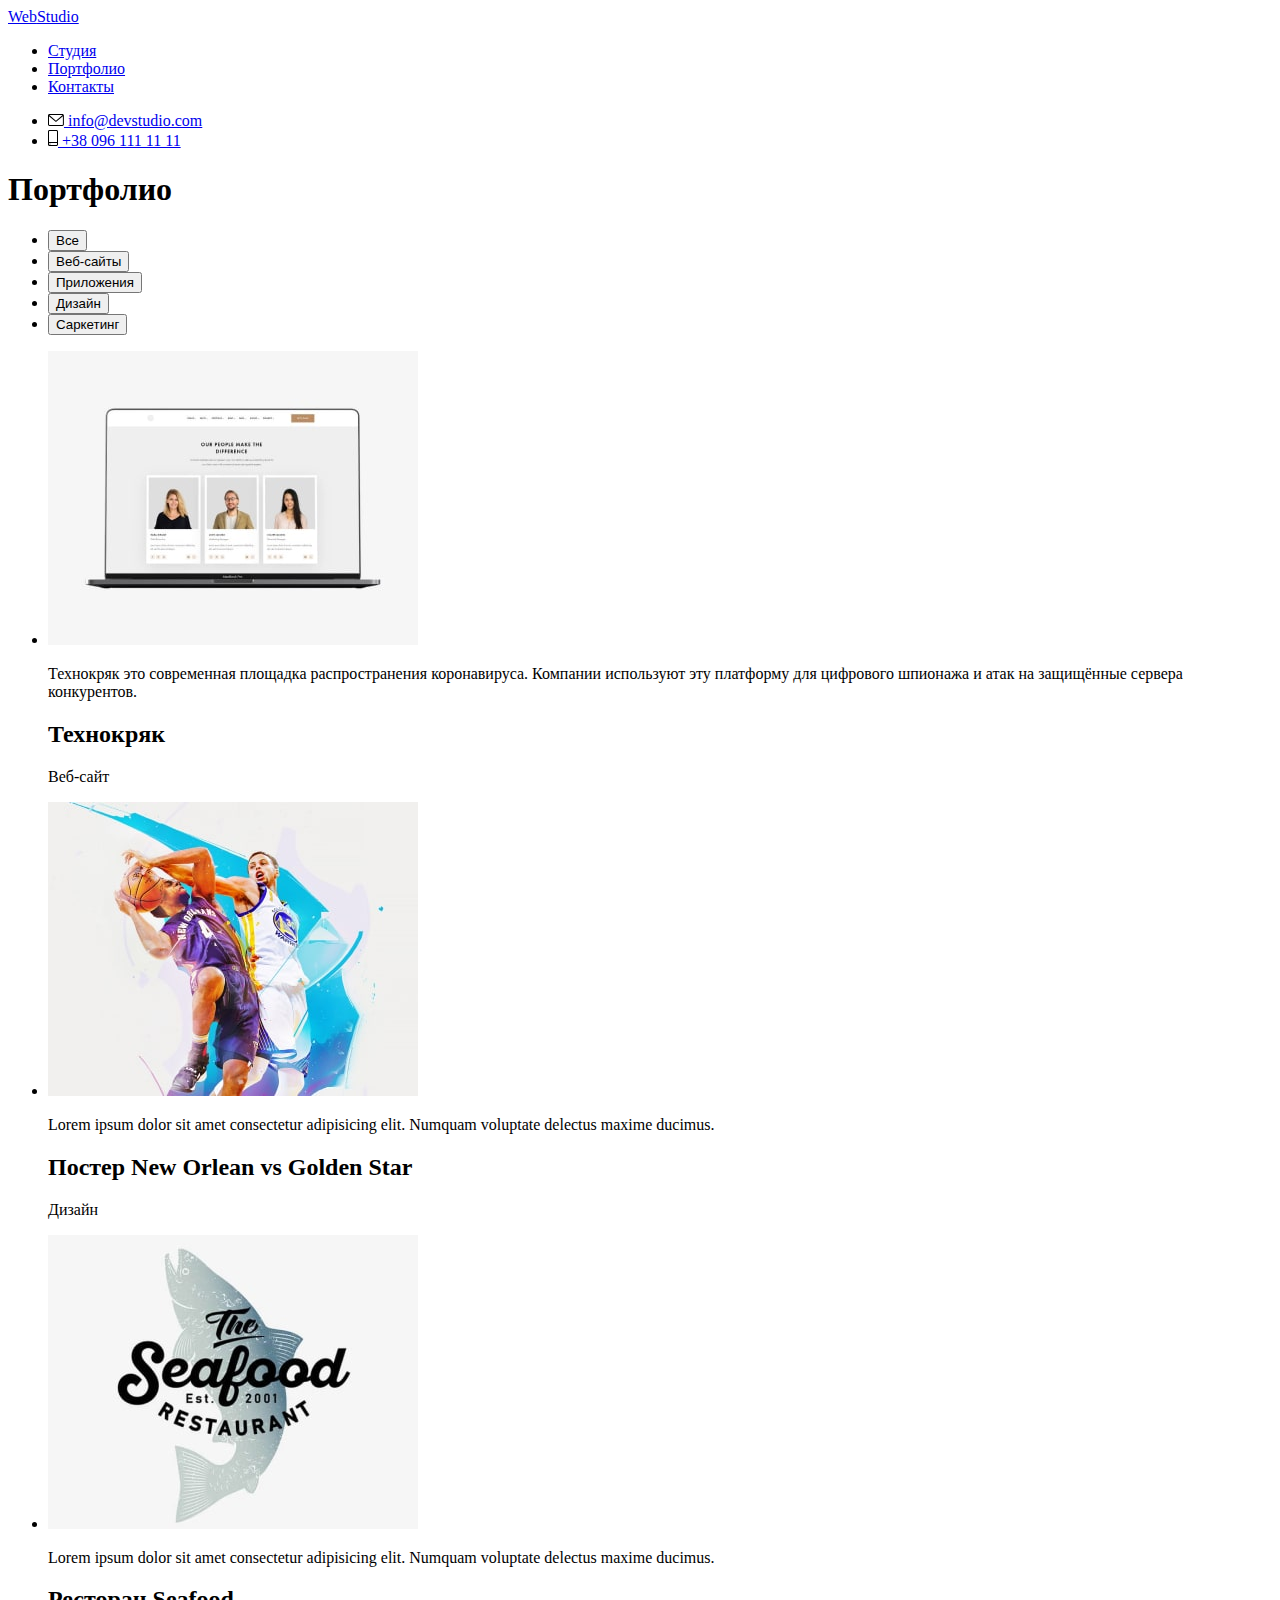
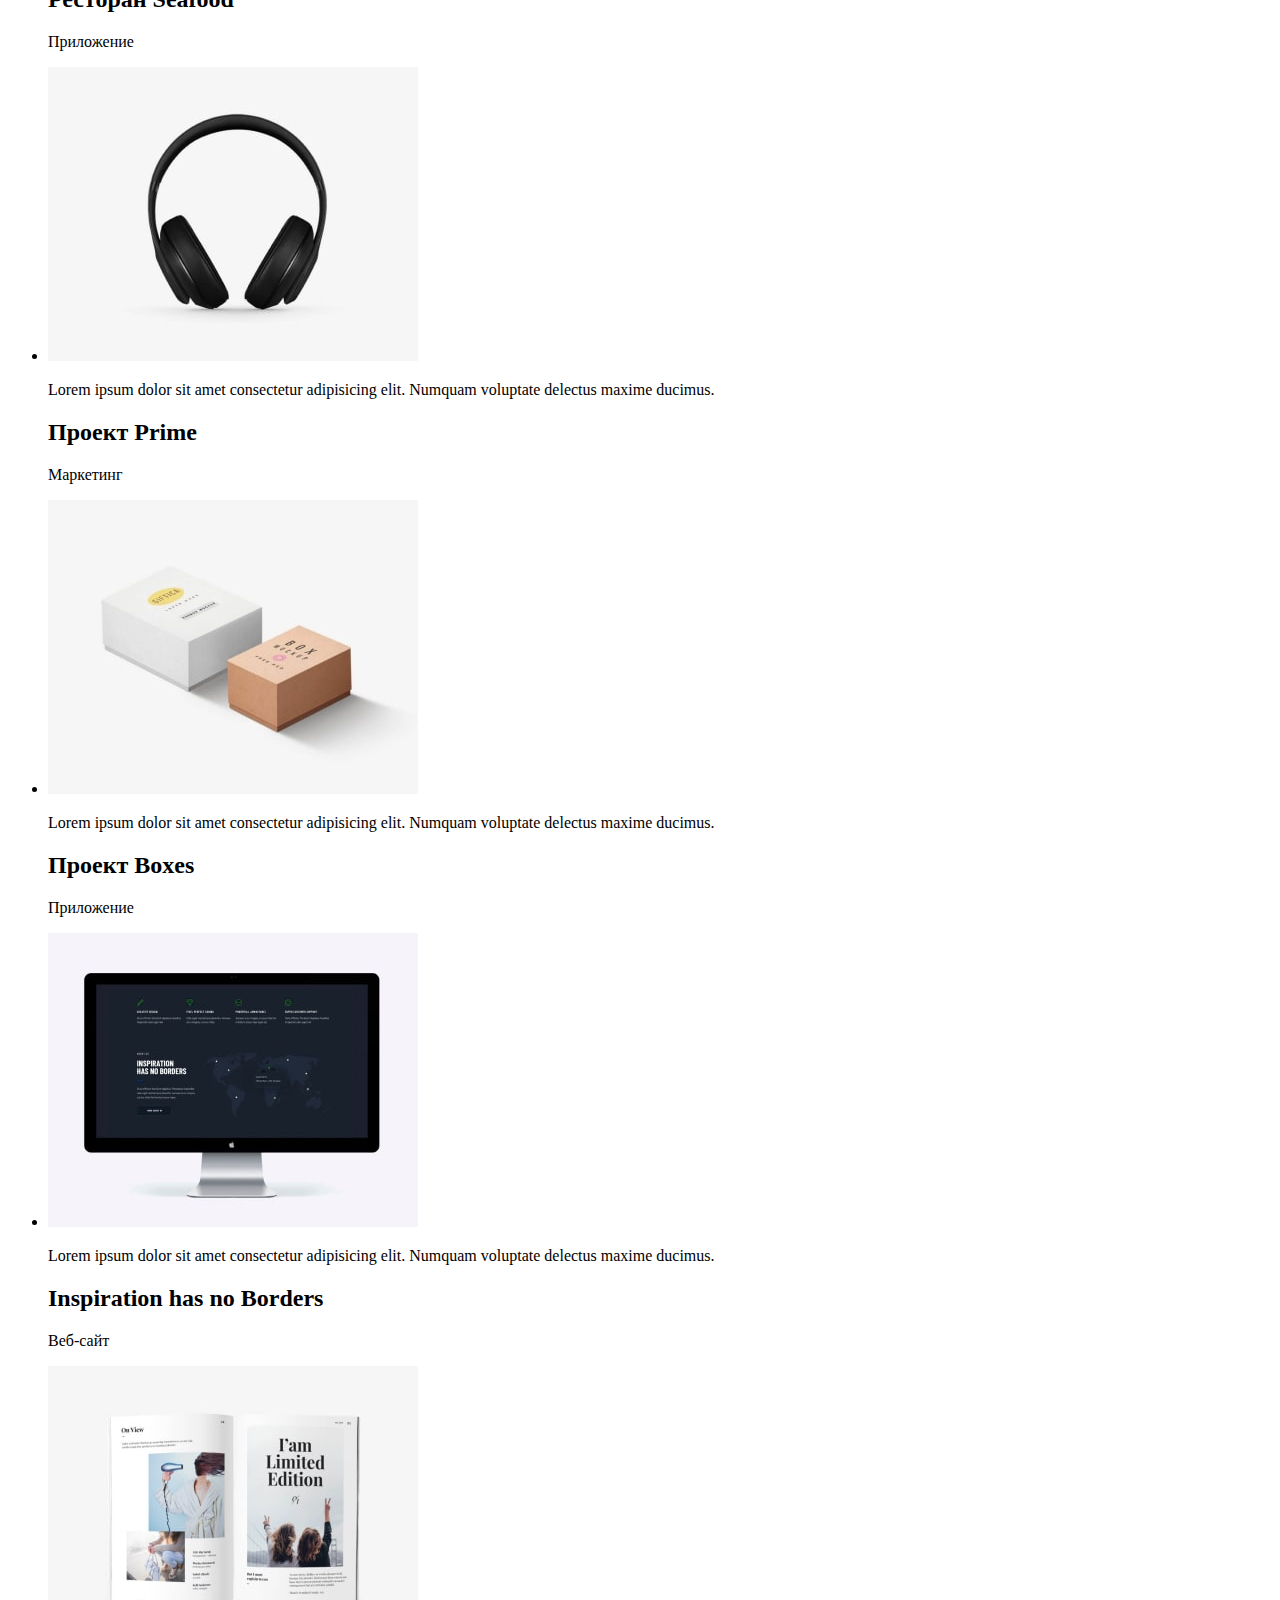
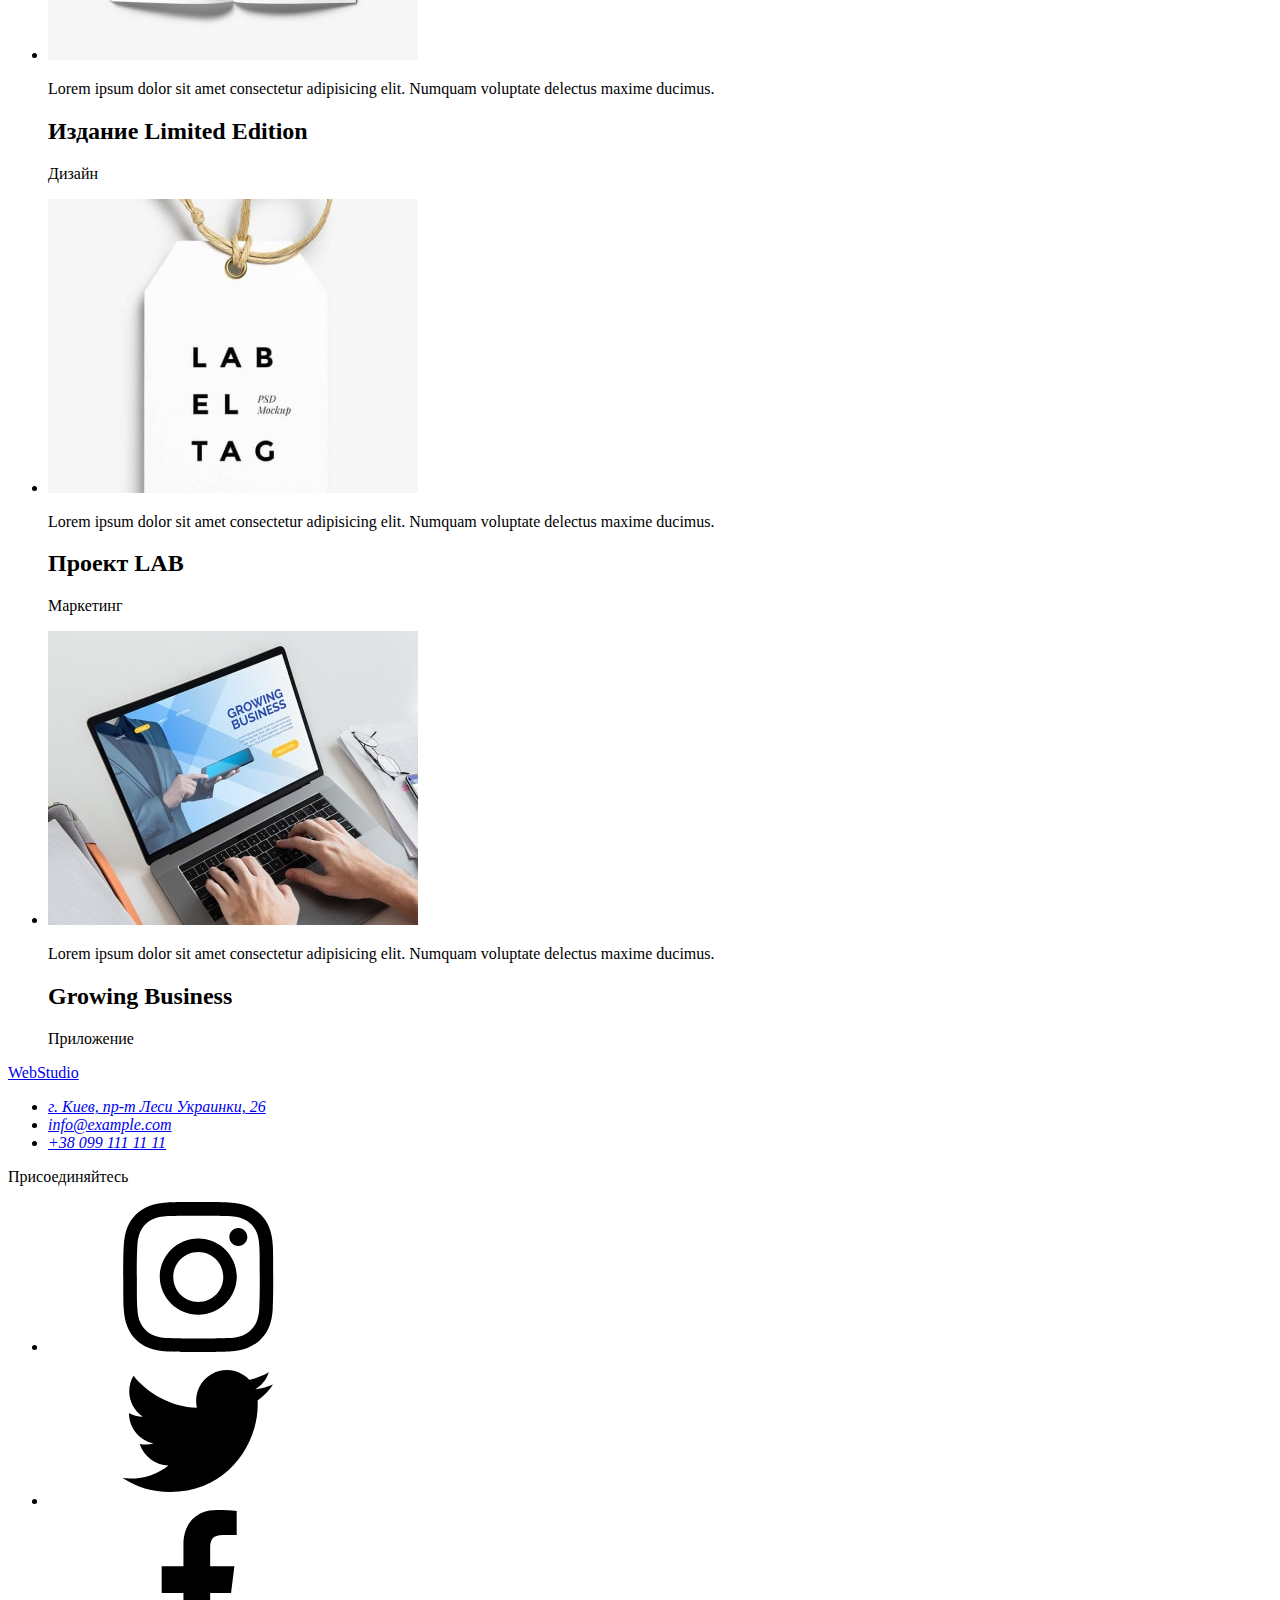
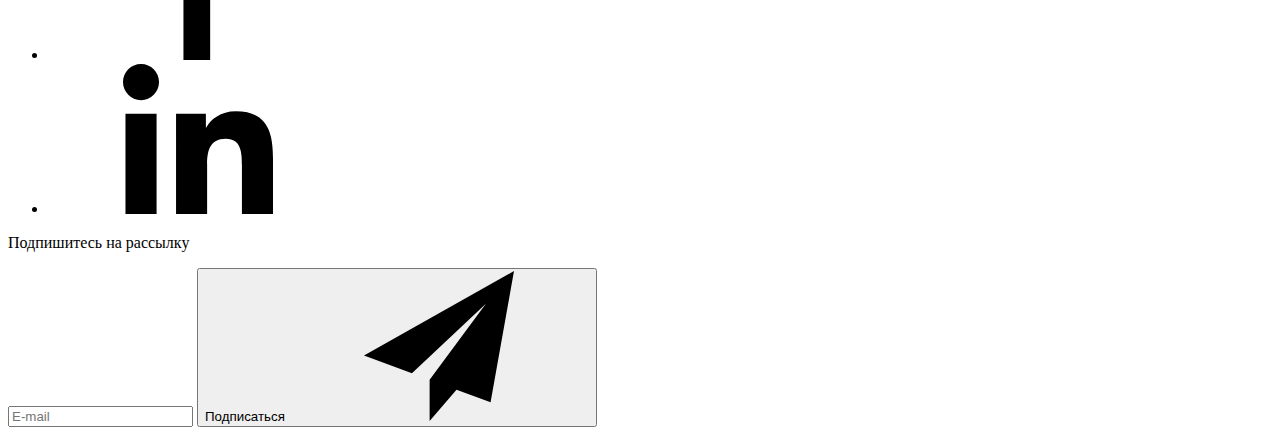
==== portfolio.html @ 8c3d5496 "primary markup" ====
<!DOCTYPE html>
<html lang="ru">

<head>
    <meta charset="UTF-8">
    <meta http-equiv="X-UA-Compatible" content="IE=edge">
    <meta name="viewport" content="width=device-width, initial-scale=1.0">
    <title>Портфолио</title>
    <link
        href="https://fonts.googleapis.com/css2?family=Raleway:wght@700&family=Roboto:wght@400;500;700;900&display=swap"
        rel="stylesheet">
    <link rel="stylesheet" href="https://cdnjs.cloudflare.com/ajax/libs/modern-normalize/1.1.0/modern-normalize.min.css"
        integrity="sha512-wpPYUAdjBVSE4KJnH1VR1HeZfpl1ub8YT/NKx4PuQ5NmX2tKuGu6U/JRp5y+Y8XG2tV+wKQpNHVUX03MfMFn9Q=="
        crossorigin="anonymous" referrerpolicy="no-referrer" />
    <link href="./CSS/portfolio-styles.css" rel="stylesheet">
</head>

<body>
    <header>
        <div class="container">
            <nav>
                <a href="./index.html" class="logo link">Web<span id="header-logo-studio">Studio</span></a>
                <ul class="site-nav">
                    <li><a href="./index.html" class="effect link transition">
                            Студия</a></li>
                    <li><a href="./portfolio.html" class="effect link current">
                            Портфолио</a></li>
                    <li><a href="./" class="effect link transition">
                            Контакты</a></li>
                </ul>
                <ul class="nav-adr">
                    <li><a href="mailto:info@devstudio.com" class="effect link h-c-email transition">
                            <svg width="16" height="12">
                                <use href="./images/svg/sprite.svg#envelope"></use>
                            </svg>
                            info@devstudio.com</a>
                    </li>
                    <li><a href="tel:+380961111111" class="effect link h-c-phone transition">
                            <svg width="10" height="16">
                                <use href="./images/svg/sprite.svg#smartphone"></use>
                            </svg>
                            +38 096 111 11 11</a></li>
                </ul>
            </nav>
        </div>
    </header>
    <main>
        <section class="portfolio">
            <div class="container">
                <h1 class="visually-hidden">Портфолио</h1>
                <ul class="buttons">
                    <li><button type="button">Все</button></li>
                    <li><button type="button">Веб-сайты</button></li>
                    <li><button type="button">Приложения</button></li>
                    <li><button type="button">Дизайн</button></li>
                    <li><button type="button">Саркетинг</button></li>
                </ul>

                <ul class="examples">
                    <li>
                        <div class="overtextwrapper">
                            <img src="./images/img/features/f1.jpg" alt="" width="370">
                            <p class="overtext">Технокряк это современная площадка распространения коронавируса.
                                Компании используют эту платформу
                                для цифрового
                                шпионажа и атак на защищённые сервера конкурентов.</p>
                        </div>
                        <div class="examp-text">
                            <h2>Технокряк</h2>
                            <p>Веб-сайт</p>
                        </div>

                    </li>
                    <li> 
                        <div class="overtextwrapper">
                            <img src="./images/img/features/f2.jpg" alt="" width="370">
                            <p class="overtext">Lorem ipsum dolor sit amet consectetur adipisicing elit. Numquam voluptate delectus maxime ducimus.</p>
                        </div>
                        <div class="examp-text">
                            <h2>Постер New Orlean vs Golden Star</h2>
                            <p>Дизайн</p>
                        </div>
                    </li>
                    <li>
                        <div class="overtextwrapper">
                            <img src="./images/img/features/f3.jpg" alt="" width="370">
                            <p class="overtext">Lorem ipsum dolor sit amet consectetur adipisicing elit. Numquam voluptate delectus maxime
                                ducimus.</p>
                        </div>
                        <div class="examp-text">
                            <h2>Ресторан Seafood</h2>
                            <p>Приложение</p>
                        </div>
                    </li>
                    <li> 
                        <div class="overtextwrapper">
                            <img src="./images/img/features/f4.jpg" alt="" width="370">
                            <p class="overtext">Lorem ipsum dolor sit amet consectetur adipisicing elit. Numquam voluptate delectus maxime
                                ducimus.</p>
                        </div>
                        <div class="examp-text">
                            <h2>Проект Prime</h2>
                            <p>Маркетинг</p>
                        </div>
                    </li>
                    <li>
                        <div class="overtextwrapper">
                            <img src="./images/img/features/f5.jpg" alt="" width="370">
                            <p class="overtext">Lorem ipsum dolor sit amet consectetur adipisicing elit. Numquam voluptate delectus maxime
                                ducimus.</p>
                        </div>
                        <div class="examp-text">
                            <h2>Проект Boxes</h2>
                            <p>Приложение</p>
                        </div>
                    </li>
                    <li> 
                        <div class="overtextwrapper">
                            <img src="./images/img/features/f6.jpg" alt="" width="370">
                            <p class="overtext">Lorem ipsum dolor sit amet consectetur adipisicing elit. Numquam voluptate delectus maxime
                                ducimus.</p>
                        </div>
                        <div class="examp-text">
                            <h2>Inspiration has no Borders</h2>
                            <p>Веб-сайт</p>
                        </div>
                    </li>
                    <li> 
                        <div class="overtextwrapper">
                            <img src="./images/img/features/f7.jpg" alt="" width="370">
                            <p class="overtext">Lorem ipsum dolor sit amet consectetur adipisicing elit. Numquam voluptate delectus maxime
                                ducimus.</p>
                        </div>
                        <div class="examp-text">
                            <h2>Издание Limited Edition</h2>
                            <p>Дизайн</p>
                        </div>
                    </li>
                    <li> 
                        <div class="overtextwrapper">
                            <img src="./images/img/features/f8.jpg" alt="" width="370">
                            <p class="overtext">Lorem ipsum dolor sit amet consectetur adipisicing elit. Numquam voluptate delectus maxime
                                ducimus.</p>
                        </div>
                        <div class="examp-text">
                            <h2>Проект LAB</h2>
                            <p>Маркетинг</p>
                        </div>
                    </li>
                    <li>
                        <div class="overtextwrapper">
                            <img src="./images/img/features/f9.jpg" alt="" width="370">
                            <p class="overtext">Lorem ipsum dolor sit amet consectetur adipisicing elit. Numquam voluptate delectus maxime
                                ducimus.</p>
                        </div>
                        <div class="examp-text">
                            <h2>Growing Business</h2>
                            <p>Приложение</p>
                        </div>
                    </li>
                </ul>
            </div>
        </section>
    </main>
        <footer>
            <div class="container">
                <div>
                    <a href="./index.html" class="logo link">Web<span class="footer-logo-studio">Studio</span></a>
        
                    <address>
                        <ul>
                            <li><a class="effect link"
                                    href="https://www.google.com/maps/place/%D0%B1%D1%83%D0%BB.+%D0%9B%D0%B5%D1%81%D0%B8+%D0%A3%D0%BA%D1%80%D0%B0%D0%B8%D0%BD%D0%BA%D0%B8,+26,+%D0%9A%D0%B8%D0%B5%D0%B2,+02000/@50.4265807,30.5361971,17z/data=!3m1!4b1!4m5!3m4!1s0x40d4cf0e033ecbe9:0x57a4dffefec77da0!8m2!3d50.4265807!4d30.5383858"
                                    target="_blank" rel="noreferrer noopener">г. Киев, пр-т Леси Украинки, 26</a></li>
                            <li><a class="effect link" href="mailto:info@example.com">info@example.com</a></li>
                            <li><a class="effect link" href="tel:+380991111111">+38 099 111 11 11</a></li>
                        </ul>
                    </address>
                </div>
                <div class="footer-social-link-box">
                    <p class="footer-join-to-us">Присоединяйтесь</p>
                    <ul class="footer-social-link-list">
                        <li><a href="" class="social-links footer-social-links">
                                <svg>
                                    <use href="./images/svg/sprite.svg#soc-insragram"></use>
                                </svg></a></li>
                        <li><a href="" class="social-links footer-social-links">
                                <svg>
                                    <use href="./images/svg/sprite.svg#soc-twitter"></use>
                                </svg></a></li>
                        <li><a href="" class="social-links footer-social-links">
                                <svg>
                                    <use href="./images/svg/sprite.svg#soc-fb"></use>
                                </svg></a></li>
                        <li><a href="" class="social-links footer-social-links">
                                <svg>
                                    <use href="./images/svg/sprite.svg#soc-linkedin"></use>
                                </svg></a></li>
                    </ul>
                </div>
                <div class="footer-form-container"></div>
                <form class="form-join-footer" action="" method="post" autocomplete="off">
                    <p class="footer-join-to-us">Подпишитесь на рассылку</p>
                    <div>
                        <input type="email" name="email" id="footer-form-email" class="footer-form-email" placeholder="E-mail">
                        <!-- <label for="footer-form-email">Подпишитесь на рассылку</label> -->
                        <button type="button" class="button">Подписаться <svg class="form-telegram-icon">
                                <use href="./images/svg/sprite.svg#form-button-telegram"></use>
                            </svg></button>
                    </div>
                </form>
            </div>
            </div>
        </footer>
</body>

</html>
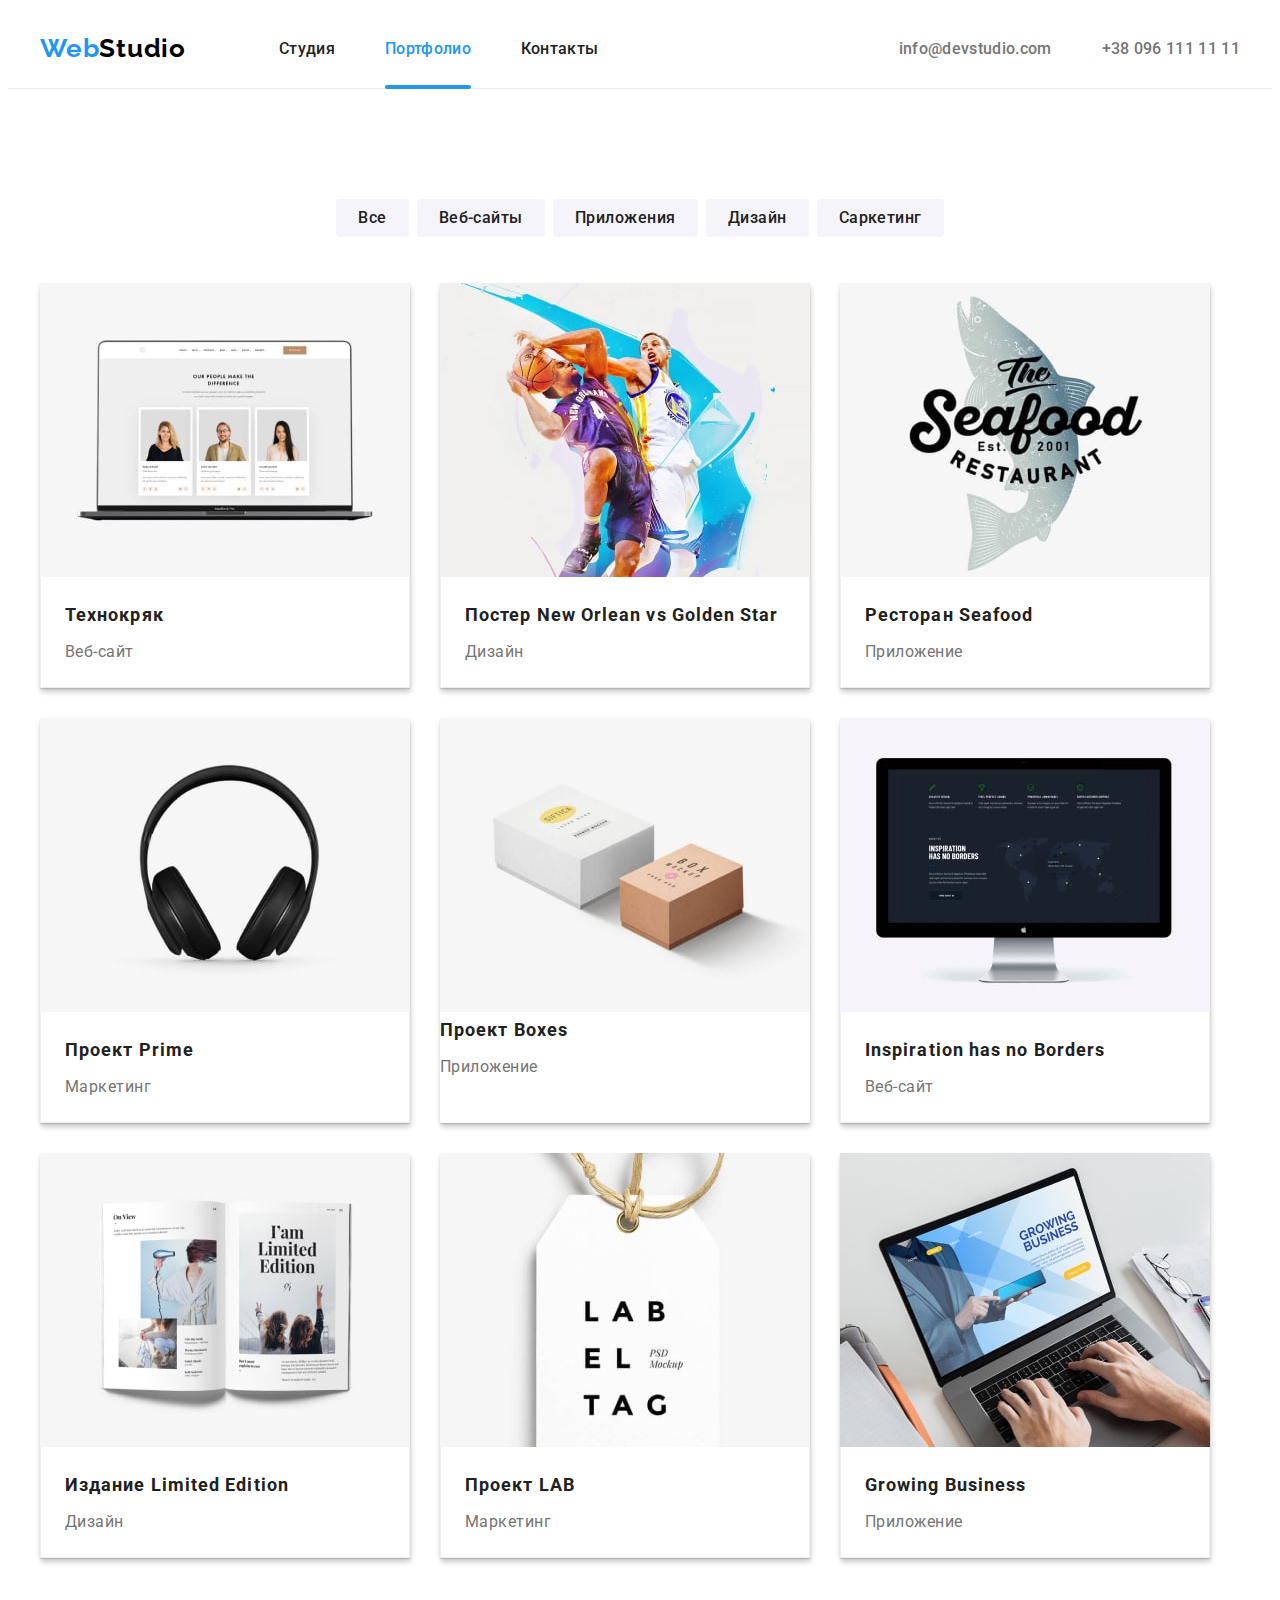
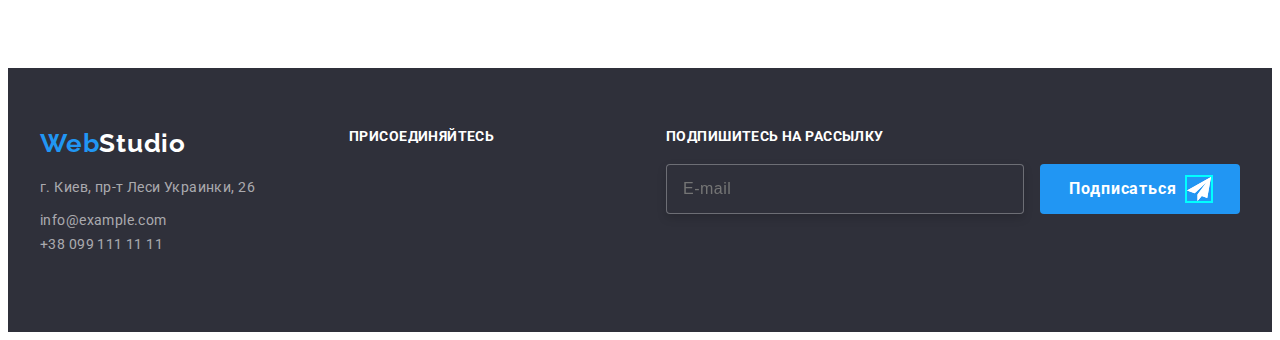
==== commit b4f4e878: "it would to input svg images, and finally corrections" ====
--- a/portfolio.html
+++ b/portfolio.html
@@ -12,34 +12,38 @@
     <link rel="stylesheet" href="https://cdnjs.cloudflare.com/ajax/libs/modern-normalize/1.1.0/modern-normalize.min.css"
         integrity="sha512-wpPYUAdjBVSE4KJnH1VR1HeZfpl1ub8YT/NKx4PuQ5NmX2tKuGu6U/JRp5y+Y8XG2tV+wKQpNHVUX03MfMFn9Q=="
         crossorigin="anonymous" referrerpolicy="no-referrer" />
-    <link href="./CSS/portfolio-styles.css" rel="stylesheet">
+    <link href="./sass/main.css" rel="stylesheet" />
 </head>
 
 <body>
-    <header>
+    <header class="header">
         <div class="container">
-            <nav>
-                <a href="./index.html" class="logo link">Web<span id="header-logo-studio">Studio</span></a>
-                <ul class="site-nav">
-                    <li><a href="./index.html" class="effect link transition">
-                            Студия</a></li>
-                    <li><a href="./portfolio.html" class="effect link current">
-                            Портфолио</a></li>
-                    <li><a href="./" class="effect link transition">
-                            Контакты</a></li>
-                </ul>
-                <ul class="nav-adr">
-                    <li><a href="mailto:info@devstudio.com" class="effect link h-c-email transition">
-                            <svg width="16" height="12">
-                                <use href="./images/svg/sprite.svg#envelope"></use>
-                            </svg>
+            <nav class="nav">
+                <a href="./index.html" class="logo link">Web<span class="header__logo">Studio</span>
+                </a>
+                <ul class="nav__pages-list">
+                    <li class="nav__item1">
+                        <a href="./index.html" class="nav__page effect link">
+                            Студия</a>
+                    </li>
+                    <li class="nav__item1">
+                        <a href="./portfolio.html" class="nav__page current link">
+                            Портфолио</a>
+                    </li>
+                    <li class="nav__item1">
+                        <a href="./" class="nav__page effect link">
+                            Контакты</a>
+                    </li>
+                </ul>
+                <ul class="nav__contacts-list">
+                    <li class="nav__item2">
+                        <a href="mailto:info@devstudio.com" class="nav__contact effect link">
                             info@devstudio.com</a>
                     </li>
-                    <li><a href="tel:+380961111111" class="effect link h-c-phone transition">
-                            <svg width="10" height="16">
-                                <use href="./images/svg/sprite.svg#smartphone"></use>
-                            </svg>
-                            +38 096 111 11 11</a></li>
+                    <li class="nav__item2">
+                        <a href="tel:+380961111111" class="nav__contact effect link">
+                            +38 096 111 11 11</a>
+                    </li>
                 </ul>
             </nav>
         </div>
@@ -49,169 +53,176 @@
             <div class="container">
                 <h1 class="visually-hidden">Портфолио</h1>
                 <ul class="buttons">
-                    <li><button type="button">Все</button></li>
-                    <li><button type="button">Веб-сайты</button></li>
-                    <li><button type="button">Приложения</button></li>
-                    <li><button type="button">Дизайн</button></li>
-                    <li><button type="button">Саркетинг</button></li>
+                    <li class="buttons__item"><button type="button" class="filter__btn">Все</button></li>
+                    <li class="buttons__item"><button type="button" class="filter__btn">Веб-сайты</button></li>
+                    <li class="buttons__item"><button type="button" class="filter__btn">Приложения</button></li>
+                    <li class="buttons__item"><button type="button" class="filter__btn">Дизайн</button></li>
+                    <li class="buttons__item"><button type="button" class="filter__btn">Саркетинг</button></li>
                 </ul>
 
                 <ul class="examples">
-                    <li>
-                        <div class="overtextwrapper">
+                    <li class="examples__item">
+                        <div class="goods-card">
+                        <div class="goods-card__img-box">
                             <img src="./images/img/features/f1.jpg" alt="" width="370">
                             <p class="overtext">Технокряк это современная площадка распространения коронавируса.
                                 Компании используют эту платформу
                                 для цифрового
                                 шпионажа и атак на защищённые сервера конкурентов.</p>
                         </div>
-                        <div class="examp-text">
-                            <h2>Технокряк</h2>
-                            <p>Веб-сайт</p>
-                        </div>
-
-                    </li>
-                    <li> 
-                        <div class="overtextwrapper">
+                        <div class="goods-descr__box">
+                            <h2 class="goods-descr__header">Технокряк</h2>
+                            <p class="goods-descr__text">Веб-сайт</p>
+                        </div>
+                        </div>
+
+                    </li>
+                    <li class="examples__item">
+                        <div class="goods-card"> 
+                        <div class="goods-card__img-box">
                             <img src="./images/img/features/f2.jpg" alt="" width="370">
                             <p class="overtext">Lorem ipsum dolor sit amet consectetur adipisicing elit. Numquam voluptate delectus maxime ducimus.</p>
                         </div>
-                        <div class="examp-text">
-                            <h2>Постер New Orlean vs Golden Star</h2>
-                            <p>Дизайн</p>
-                        </div>
-                    </li>
-                    <li>
-                        <div class="overtextwrapper">
+                        <div class="goods-descr__box">
+                            <h2 class="goods-descr__header">Постер New Orlean vs Golden Star</h2>
+                            <p class="goods-descr__text">Дизайн</p>
+                        </div>
+                        </div>
+                    </li>
+                    <li class="examples__item">
+                        <div class="goods-card">
+                        <div class="goods-card__img-box">
                             <img src="./images/img/features/f3.jpg" alt="" width="370">
                             <p class="overtext">Lorem ipsum dolor sit amet consectetur adipisicing elit. Numquam voluptate delectus maxime
                                 ducimus.</p>
                         </div>
-                        <div class="examp-text">
-                            <h2>Ресторан Seafood</h2>
-                            <p>Приложение</p>
-                        </div>
-                    </li>
-                    <li> 
-                        <div class="overtextwrapper">
+                        <div class="goods-descr__box">
+                            <h2 class="goods-descr__header">Ресторан Seafood</h2>
+                            <p class="goods-descr__text">Приложение</p>
+                        </div>
+                        </div>
+                    </li>
+                    <li class="examples__item">
+                        <div class="goods-card"> 
+                        <div class="goods-card__img-box">
                             <img src="./images/img/features/f4.jpg" alt="" width="370">
                             <p class="overtext">Lorem ipsum dolor sit amet consectetur adipisicing elit. Numquam voluptate delectus maxime
                                 ducimus.</p>
                         </div>
-                        <div class="examp-text">
-                            <h2>Проект Prime</h2>
-                            <p>Маркетинг</p>
-                        </div>
-                    </li>
-                    <li>
-                        <div class="overtextwrapper">
+                        <div class="goods-descr__box">
+                            <h2 class="goods-descr__header">Проект Prime</h2>
+                            <p class="goods-descr__text">Маркетинг</p>
+                        </div>
+                        </div>
+                    </li>
+                    <li class="examples__item">
+                        <div class="goods-card">
+                        <div class="goods-card__img-box">
                             <img src="./images/img/features/f5.jpg" alt="" width="370">
                             <p class="overtext">Lorem ipsum dolor sit amet consectetur adipisicing elit. Numquam voluptate delectus maxime
                                 ducimus.</p>
                         </div>
-                        <div class="examp-text">
-                            <h2>Проект Boxes</h2>
-                            <p>Приложение</p>
-                        </div>
-                    </li>
-                    <li> 
-                        <div class="overtextwrapper">
+                        <div class="goods-descr__boxt">
+                            <h2 class="goods-descr__header">Проект Boxes</h2>
+                            <p class="goods-descr__text">Приложение</p>
+                        </div>
+                        </div>
+                    </li>
+                    <li class="examples__item">
+                        <div class="goods-card"> 
+                        <div class="goods-card__img-box">
                             <img src="./images/img/features/f6.jpg" alt="" width="370">
                             <p class="overtext">Lorem ipsum dolor sit amet consectetur adipisicing elit. Numquam voluptate delectus maxime
                                 ducimus.</p>
                         </div>
-                        <div class="examp-text">
-                            <h2>Inspiration has no Borders</h2>
-                            <p>Веб-сайт</p>
-                        </div>
-                    </li>
-                    <li> 
-                        <div class="overtextwrapper">
+                        <div class="goods-descr__box">
+                            <h2 class="goods-descr__header">Inspiration has no Borders</h2>
+                            <p class="goods-descr__text">Веб-сайт</p>
+                        </div>
+                        </div>
+                    </li>
+                    <li class="examples__item">
+                        <div class="goods-card"> 
+                        <div class="goods-card__img-box">
                             <img src="./images/img/features/f7.jpg" alt="" width="370">
                             <p class="overtext">Lorem ipsum dolor sit amet consectetur adipisicing elit. Numquam voluptate delectus maxime
                                 ducimus.</p>
                         </div>
-                        <div class="examp-text">
-                            <h2>Издание Limited Edition</h2>
-                            <p>Дизайн</p>
-                        </div>
-                    </li>
-                    <li> 
-                        <div class="overtextwrapper">
+                        <div class="goods-descr__box">
+                            <h2 class="goods-descr__header">Издание Limited Edition</h2>
+                            <p class="goods-descr__text">Дизайн</p>
+                        </div>
+                        </div>
+                    </li>
+                    <li class="examples__item">
+                        <div class="goods-card"> 
+                        <div class="goods-card__img-box">
                             <img src="./images/img/features/f8.jpg" alt="" width="370">
                             <p class="overtext">Lorem ipsum dolor sit amet consectetur adipisicing elit. Numquam voluptate delectus maxime
                                 ducimus.</p>
                         </div>
-                        <div class="examp-text">
-                            <h2>Проект LAB</h2>
-                            <p>Маркетинг</p>
-                        </div>
-                    </li>
-                    <li>
-                        <div class="overtextwrapper">
+                        <div class="goods-descr__box">
+                            <h2 class="goods-descr__header">Проект LAB</h2>
+                            <p class="goods-descr__text">Маркетинг</p>
+                        </div>
+                        </div>
+                    </li>
+                    <li class="examples__item">
+                        <div class="goods-card">
+                        <div class="goods-card__img-box">
                             <img src="./images/img/features/f9.jpg" alt="" width="370">
                             <p class="overtext">Lorem ipsum dolor sit amet consectetur adipisicing elit. Numquam voluptate delectus maxime
                                 ducimus.</p>
                         </div>
-                        <div class="examp-text">
-                            <h2>Growing Business</h2>
-                            <p>Приложение</p>
+                        <div class="goods-descr__box">
+                            <h2 class="goods-descr__header">Growing Business</h2>
+                            <p class="goods-descr__text">Приложение</p>
+                        </div>
                         </div>
                     </li>
                 </ul>
             </div>
         </section>
     </main>
-        <footer>
-            <div class="container">
-                <div>
-                    <a href="./index.html" class="logo link">Web<span class="footer-logo-studio">Studio</span></a>
-        
-                    <address>
-                        <ul>
-                            <li><a class="effect link"
+    <footer class="footer">
+        <div class="container">
+            <div class="footer__main-box">
+                <div class="footer__first-box">
+                    <a href="./index.html" class="logo link">Web<span class="footer__logo">Studio</span></a>
+    
+                    <address class="adress">
+                        <ul class="adress__list">
+                            <li class="adress__item"><a class="adress__link effect link"
                                     href="https://www.google.com/maps/place/%D0%B1%D1%83%D0%BB.+%D0%9B%D0%B5%D1%81%D0%B8+%D0%A3%D0%BA%D1%80%D0%B0%D0%B8%D0%BD%D0%BA%D0%B8,+26,+%D0%9A%D0%B8%D0%B5%D0%B2,+02000/@50.4265807,30.5361971,17z/data=!3m1!4b1!4m5!3m4!1s0x40d4cf0e033ecbe9:0x57a4dffefec77da0!8m2!3d50.4265807!4d30.5383858"
                                     target="_blank" rel="noreferrer noopener">г. Киев, пр-т Леси Украинки, 26</a></li>
-                            <li><a class="effect link" href="mailto:info@example.com">info@example.com</a></li>
-                            <li><a class="effect link" href="tel:+380991111111">+38 099 111 11 11</a></li>
+                            <li class="adress__item"><a class="adress__link effect"
+                                    href="mailto:info@example.com">info@example.com</a></li>
+                            <li class="adress__item"><a class="adress__link effect" href="tel:+380991111111">+38 099 111 11
+                                    11</a></li>
                         </ul>
                     </address>
                 </div>
-                <div class="footer-social-link-box">
-                    <p class="footer-join-to-us">Присоединяйтесь</p>
-                    <ul class="footer-social-link-list">
-                        <li><a href="" class="social-links footer-social-links">
-                                <svg>
-                                    <use href="./images/svg/sprite.svg#soc-insragram"></use>
-                                </svg></a></li>
-                        <li><a href="" class="social-links footer-social-links">
-                                <svg>
-                                    <use href="./images/svg/sprite.svg#soc-twitter"></use>
-                                </svg></a></li>
-                        <li><a href="" class="social-links footer-social-links">
-                                <svg>
-                                    <use href="./images/svg/sprite.svg#soc-fb"></use>
-                                </svg></a></li>
-                        <li><a href="" class="social-links footer-social-links">
-                                <svg>
-                                    <use href="./images/svg/sprite.svg#soc-linkedin"></use>
-                                </svg></a></li>
+                <div class="footer__second-box">
+                    <p class="footer__headline">Присоединяйтесь</p>
+                    <ul class="soc-box">
+                        <li><a href="" class="soc-box__link"></a></li>
+                        <li><a href="" class="soc-box__link"></a></li>
+                        <li><a href="" class="soc-box__link"></a></li>
+                        <li><a href="" class="soc-box__link"></a></li>
                     </ul>
                 </div>
-                <div class="footer-form-container"></div>
-                <form class="form-join-footer" action="" method="post" autocomplete="off">
-                    <p class="footer-join-to-us">Подпишитесь на рассылку</p>
+                <div class="footer__third-box"></div>
+                <form class="form__join" action="" method="post" autocomplete="off">
+                    <p class="footer__headline">Подпишитесь на рассылку</p>
                     <div>
-                        <input type="email" name="email" id="footer-form-email" class="footer-form-email" placeholder="E-mail">
-                        <!-- <label for="footer-form-email">Подпишитесь на рассылку</label> -->
-                        <button type="button" class="button">Подписаться <svg class="form-telegram-icon">
-                                <use href="./images/svg/sprite.svg#form-button-telegram"></use>
-                            </svg></button>
+                        <input type="email" name="email" id="form-f__email" class="form-f__email" placeholder="E-mail">
+                        <button type="button" class="button">Подписаться</button>
                     </div>
                 </form>
             </div>
-            </div>
-        </footer>
+        </div>
+        </div>
+    </footer>
 </body>
 
 </html>--- a/sass/main.css
+++ b/sass/main.css
@@ -0,0 +1,663 @@
+:root {
+  --primary-text-color: #212121;
+  --secondary-text-color: #757575;
+  --third-text-color: #fff;
+  --accent-color: #2196f3;
+  --accent-background-color: #2f303a;
+  --secondary-background-color: #f5f4fa;
+  --icon-color: #afb1b8;
+  --margin-between-section: 94px;
+}
+
+p,
+h1,
+h2,
+h3,
+h4,
+h5,
+h6 {
+  margin: 0 0 0 0;
+  padding: 0 0 0 0;
+}
+
+ul {
+  list-style: none;
+  padding: 0;
+}
+
+.link {
+  text-decoration: none;
+}
+
+.visually-hidden {
+  position: absolute;
+  clip: rect(0 0 0 0);
+  width: 1px;
+  height: 1px;
+  margin: -1px;
+}
+
+body {
+  font-family: Roboto, sans-serif;
+  color: var(--primary-text-color);
+}
+
+img {
+  display: block;
+}
+
+.container {
+  width: 1200px;
+  padding-left: 15px;
+  padding-right: 15px;
+  margin: 0 auto;
+}
+
+.m-page-headlines {
+  font-size: 36px;
+  line-height: 1.16667;
+  letter-spacing: 0.03em;
+  color: var(--primary-text-color);
+  font-weight: 700;
+  text-align: center;
+  margin-bottom: 50px;
+}
+
+.effect {
+  -webkit-transition: color 250ms cubic-bezier(0.4, 0, 0.2, 1), border-color 250ms cubic-bezier(0.4, 0, 0.2, 1), outline 250ms cubic-bezier(0.4, 0, 0.2, 1);
+  transition: color 250ms cubic-bezier(0.4, 0, 0.2, 1), border-color 250ms cubic-bezier(0.4, 0, 0.2, 1), outline 250ms cubic-bezier(0.4, 0, 0.2, 1);
+}
+
+.effect:hover,
+.effect:focus {
+  color: var(--accent-color);
+  border-color: var(--accent-color);
+  outline: var(--accent-color);
+}
+
+.header {
+  width: 100%;
+  height: 80px;
+  border-bottom: 1px solid #ececec;
+  display: -webkit-box;
+  display: -ms-flexbox;
+  display: flex;
+  -webkit-box-orient: vertical;
+  -webkit-box-direction: normal;
+      -ms-flex-direction: column;
+          flex-direction: column;
+  -webkit-box-pack: center;
+      -ms-flex-pack: center;
+          justify-content: center;
+  position: absolute 0 0;
+}
+
+.nav {
+  display: -webkit-box;
+  display: -ms-flexbox;
+  display: flex;
+  -webkit-box-align: center;
+      -ms-flex-align: center;
+          align-items: center;
+  -webkit-box-pack: center;
+      -ms-flex-pack: center;
+          justify-content: center;
+}
+
+.nav__pages-list,
+.nav__contacts-list {
+  display: -webkit-box;
+  display: -ms-flexbox;
+  display: flex;
+}
+
+.nav__contacts-list {
+  margin-left: auto;
+  justify-self: flex-end;
+}
+
+.nav__item1:not(:first-child),
+.nav__item2:not(:first-child) {
+  margin-left: 50px;
+}
+
+.logo {
+  font-family: Raleway, sans-serif;
+  margin-right: 93px;
+  font-size: 26px;
+  line-height: 1.19231;
+  letter-spacing: 0.03em;
+  color: var(--accent-color);
+  font-weight: 700;
+}
+
+.header__logo {
+  color: black;
+}
+
+.nav__page {
+  font-size: 16px;
+  line-height: 0.875;
+  letter-spacing: 0.02em;
+  color: var(--primary-text-color);
+  font-weight: 500;
+  position: relative;
+}
+
+.nav__contact {
+  font-size: 16px;
+  line-height: 0.875;
+  letter-spacing: 0.02em;
+  color: var(--secondary-text-color);
+  font-weight: 500;
+}
+
+.nav__contact:first-child::before {
+  background-image: url("../../images/svg/envelope.svg");
+  width: 16px;
+  height: 12px;
+}
+
+.nav__contact:nth-child(2)::before {
+  background-image: url("../../images/svg/smartphone.svg");
+  width: 10px;
+  height: 16px;
+}
+
+.current::after {
+  content: "";
+  position: absolute;
+  bottom: -31px;
+  display: block;
+  width: 100%;
+  height: 4px;
+  border-radius: 2px;
+  background-color: var(--accent-color);
+}
+
+.current.link {
+  color: var(--accent-color);
+  outline: var(--accent-color);
+}
+
+.button {
+  font-size: 16px;
+  line-height: 1.875;
+  letter-spacing: 0.06em;
+  color: var(--third-text-color);
+  font-weight: 700;
+  font-family: inherit;
+  cursor: pointer;
+  height: 50px;
+  width: 200px;
+  border: none;
+  border-radius: 4px;
+  background-color: var(--accent-color);
+  -webkit-transition: color 250ms cubic-bezier(0.4, 0, 0.2, 1), background-color 250ms cubic-bezier(0.4, 0, 0.2, 1);
+  transition: color 250ms cubic-bezier(0.4, 0, 0.2, 1), background-color 250ms cubic-bezier(0.4, 0, 0.2, 1);
+}
+
+.button:focus {
+  outline: 1px solid var(--accent-color);
+}
+
+.footer {
+  background-color: var(--accent-background-color);
+  padding-top: 60px;
+  padding-bottom: 60px;
+}
+
+.footer__main-box {
+  display: -webkit-box;
+  display: -ms-flexbox;
+  display: flex;
+}
+
+.footer__third-box {
+  position: relative;
+  display: -webkit-box;
+  display: -ms-flexbox;
+  display: flex;
+  -webkit-box-pack: center;
+      -ms-flex-pack: center;
+          justify-content: center;
+  -webkit-box-align: center;
+      -ms-flex-align: center;
+          align-items: center;
+}
+
+.footer__second-box {
+  margin-left: 70px;
+}
+
+.footer__third-box {
+  margin-left: auto;
+  justify-self: flex-end;
+}
+
+.footer .soc-box {
+  color: #fff;
+}
+
+.footer__headline {
+  font-size: 14px;
+  line-height: 1.14286;
+  letter-spacing: 0.03em;
+  color: var(--third-text-color);
+  font-weight: 700;
+  text-transform: uppercase;
+  margin-bottom: 20px;
+}
+
+.adress__link {
+  font-size: 14px;
+  line-height: 1.71429;
+  letter-spacing: 0.03em;
+  color: rgba(255, 255, 255, 0.6);
+  font-weight: 400;
+  font-style: normal;
+  text-decoration: none;
+}
+
+.adress__item:not(:last-child) {
+  margin-top: 9px;
+}
+
+.footer__logo {
+  color: var(--third-text-color);
+}
+
+.form-f__email {
+  font-size: 16px;
+  line-height: 1.25;
+  letter-spacing: 0.03em;
+  color: var(--third-text-color);
+  font-weight: 400;
+  width: 358px;
+  height: 50px;
+  padding-left: 16px;
+  margin-right: 12px;
+  display: -webkit-inline-box;
+  display: -ms-inline-flexbox;
+  display: inline-flex;
+  background-color: var(--accent-background-color);
+  border: 1px solid rgba(255, 255, 255, 0.3);
+  -webkit-box-sizing: border-box;
+          box-sizing: border-box;
+  -webkit-filter: drop-shadow(0px 4px 4px rgba(0, 0, 0, 0.15));
+          filter: drop-shadow(0px 4px 4px rgba(0, 0, 0, 0.15));
+  border-radius: 4px;
+}
+
+.form__join .button {
+  display: -webkit-inline-box;
+  display: -ms-inline-flexbox;
+  display: inline-flex;
+  -webkit-box-align: center;
+      -ms-flex-align: center;
+          align-items: center;
+  justify-items: center;
+  -webkit-box-pack: center;
+      -ms-flex-pack: center;
+          justify-content: center;
+}
+
+.form__join .button::after {
+  content: url("../../images/svg/telegram.svg");
+  background-image: url("../../images/svg/telegram.svg");
+  background-size: contain;
+  background-repeat: no-repeat;
+  -webkit-box-sizing: border-box;
+          box-sizing: border-box;
+  fill: currentColor;
+  outline: cyan solid 2px;
+  width: 24px;
+  height: 24px;
+  margin-left: 10px;
+}
+
+.hero {
+  height: 600px;
+  padding-top: 200px;
+  background-color: var(--accent-background-color);
+  background-image: -webkit-gradient(linear, left bottom, left top, from(rgba(47, 48, 58, 0.4)), to(rgba(47, 48, 58, 0.4))), url(../images/img/hero/hero.jpg);
+  background-image: linear-gradient(0deg, rgba(47, 48, 58, 0.4), rgba(47, 48, 58, 0.4)), url(../images/img/hero/hero.jpg);
+  background-repeat: no-repeat;
+  background-position: center;
+  background-size: cover;
+  text-align: center;
+}
+
+.hero__headline {
+  font-size: 44px;
+  line-height: 1.36364;
+  letter-spacing: 0.06em;
+  color: var(--third-text-color);
+  font-weight: 900;
+  text-transform: uppercase;
+  width: 696px;
+  margin-left: auto;
+  margin-right: auto;
+  margin-bottom: 30px;
+}
+
+.features {
+  padding-top: var(--margin-between-section);
+  padding-bottom: var(--margin-between-section);
+}
+
+.feat__box-list {
+  display: -webkit-box;
+  display: -ms-flexbox;
+  display: flex;
+  -ms-flex-preferred-size: 100%;
+      flex-basis: 100%;
+}
+
+.feat__icon-box {
+  width: 270px;
+  height: 120px;
+  margin-bottom: 30px;
+  background-color: var(--secondary-background-color);
+}
+
+.feat__box-item {
+  width: 270px;
+}
+
+.feat__headline::before {
+  width: 70px;
+  height: 70px;
+}
+
+.feat__headline {
+  font-size: 14px;
+  line-height: 1.14286;
+  letter-spacing: 0.03em;
+  color: var(--primary-text-color);
+  font-weight: 700;
+  margin-bottom: 10px;
+}
+
+.feat__description {
+  font-size: 14px;
+  line-height: 1.71429;
+  letter-spacing: 0.03em;
+  color: var(--secondary-text-color);
+  font-weight: 400;
+}
+
+.feat__box-item:not(:first-child) {
+  margin-left: 30px;
+}
+
+.work-dirrections {
+  padding-bottom: var(--margin-between-section);
+}
+
+.work-dirrections__list {
+  display: -webkit-box;
+  display: -ms-flexbox;
+  display: flex;
+}
+
+.work-dirrections__box {
+  position: relative;
+}
+
+.work-dirrections__list-items:not(:first-child) {
+  margin-left: 30px;
+}
+
+.work-dirrections__description {
+  font-size: 14px;
+  line-height: 1.14286;
+  letter-spacing: 0.03em;
+  color: var(--third-text-color);
+  font-weight: 700;
+  text-transform: uppercase;
+  height: 70px;
+  width: 100%;
+  background-color: rgba(47, 48, 58, 0.8);
+  position: absolute;
+  bottom: 0px;
+  display: -webkit-box;
+  display: -ms-flexbox;
+  display: flex;
+  -webkit-box-align: center;
+      -ms-flex-align: center;
+          align-items: center;
+  -webkit-box-pack: center;
+      -ms-flex-pack: center;
+          justify-content: center;
+}
+
+.our-team {
+  padding-top: var(--margin-between-section);
+  padding-bottom: var(--margin-between-section);
+  background-color: var(--secondary-background-color);
+}
+
+.our-team__list {
+  display: -webkit-box;
+  display: -ms-flexbox;
+  display: flex;
+}
+
+.our-team__card:not(:first-child) {
+  margin-left: 30px;
+}
+
+.our-team__card {
+  -webkit-box-shadow: 0px 1px 3px rgba(0, 0, 0, 0.12), 0px 1px 1px rgba(0, 0, 0, 0.14), 0px 2px 1px rgba(0, 0, 0, 0.2);
+          box-shadow: 0px 1px 3px rgba(0, 0, 0, 0.12), 0px 1px 1px rgba(0, 0, 0, 0.14), 0px 2px 1px rgba(0, 0, 0, 0.2);
+}
+
+.members {
+  padding-top: 30px;
+  padding-bottom: 10px;
+  padding-bottom: 30px;
+  text-align: center;
+  background-color: var(--secondary-background-color);
+  border-bottom-left-radius: 4px;
+  border-bottom-right-radius: 4px;
+}
+
+.members__name {
+  font-size: 16px;
+  line-height: 1.1875;
+  letter-spacing: 0.03em;
+  color: var(--primary-text-color);
+  font-weight: 500;
+  margin-bottom: 10px;
+}
+
+.members__position {
+  font-size: 16px;
+  line-height: 1.1875;
+  letter-spacing: 0.03em;
+  color: var(--secondary-text-color);
+  font-weight: 400;
+  margin-bottom: 16px;
+}
+
+.soc-box {
+  display: -webkit-box;
+  display: -ms-flexbox;
+  display: flex;
+  -webkit-box-pack: center;
+      -ms-flex-pack: center;
+          justify-content: center;
+}
+
+.soc-box__link {
+  color: var(--icon-color);
+  display: -webkit-box;
+  display: -ms-flexbox;
+  display: flex;
+  width: 44px;
+  height: 44px;
+  border-radius: 50%;
+  -webkit-transition: color 250ms cubic-bezier(0.4, 0, 0.2, 1), background-color 250ms cubic-bezier(0.4, 0, 0.2, 1);
+  transition: color 250ms cubic-bezier(0.4, 0, 0.2, 1), background-color 250ms cubic-bezier(0.4, 0, 0.2, 1);
+}
+
+.soc-box__link:not(first-child) {
+  margin-left: 10px;
+}
+
+.soc-box__link:hover,
+.soc-box__link:focus {
+  color: var(--third-text-color);
+  background-color: var(--accent-color);
+  outline: var(--accent-color);
+}
+
+.clients {
+  padding-top: var(--margin-between-section);
+  padding-bottom: var(--margin-between-section);
+  display: -webkit-box;
+  display: -ms-flexbox;
+  display: flex;
+}
+
+.clients__list {
+  display: -webkit-box;
+  display: -ms-flexbox;
+  display: flex;
+}
+
+.client__link {
+  width: 170px;
+  height: 92px;
+  display: -webkit-box;
+  display: -ms-flexbox;
+  display: flex;
+  border: 1px solid var(--icon-color);
+  border-radius: 4px;
+}
+
+.clients__item:not(:first-child) {
+  margin-left: 30px;
+}
+
+.portfolio {
+  padding-top: var(--margin-between-section);
+  padding-bottom: var(--margin-between-section);
+}
+
+.buttons {
+  display: -webkit-box;
+  display: -ms-flexbox;
+  display: flex;
+  -webkit-box-pack: center;
+      -ms-flex-pack: center;
+          justify-content: center;
+}
+
+.buttons__item:not(:first-child) {
+  margin-left: 8px;
+}
+
+.filter__btn {
+  padding: 6px 22px;
+  font-family: inherit;
+  font-size: 16px;
+  line-height: 1.625;
+  letter-spacing: 0.03em;
+  color: var(--primary-text-color);
+  font-weight: 500;
+  border: none;
+  border-radius: 4px;
+  background-color: var(--secondary-background-color);
+  -webkit-transition: color 250ms cubic-bezier(0.4, 0, 0.2, 1), background-color 250ms cubic-bezier(0.4, 0, 0.2, 1), -webkit-box-shadow 250ms cubic-bezier(0.4, 0, 0.2, 1);
+  transition: color 250ms cubic-bezier(0.4, 0, 0.2, 1), background-color 250ms cubic-bezier(0.4, 0, 0.2, 1), -webkit-box-shadow 250ms cubic-bezier(0.4, 0, 0.2, 1);
+  transition: box-shadow 250ms cubic-bezier(0.4, 0, 0.2, 1), color 250ms cubic-bezier(0.4, 0, 0.2, 1), background-color 250ms cubic-bezier(0.4, 0, 0.2, 1);
+  transition: box-shadow 250ms cubic-bezier(0.4, 0, 0.2, 1), color 250ms cubic-bezier(0.4, 0, 0.2, 1), background-color 250ms cubic-bezier(0.4, 0, 0.2, 1), -webkit-box-shadow 250ms cubic-bezier(0.4, 0, 0.2, 1);
+}
+
+.filter__btn:focus,
+.filter__btn:hover {
+  color: var(--third-text-color);
+  background-color: var(--accent-color);
+  -webkit-box-shadow: 0px 1px 1px rgba(0, 0, 0, 0.12), 0px 4px 4px rgba(0, 0, 0, 0.06), 1px 4px 6px rgba(0, 0, 0, 0.16);
+          box-shadow: 0px 1px 1px rgba(0, 0, 0, 0.12), 0px 4px 4px rgba(0, 0, 0, 0.06), 1px 4px 6px rgba(0, 0, 0, 0.16);
+}
+
+.examples {
+  display: -webkit-box;
+  display: -ms-flexbox;
+  display: flex;
+  -ms-flex-wrap: wrap;
+      flex-wrap: wrap;
+  margin-left: -30px;
+}
+
+.examples__item {
+  margin-left: 30px;
+  margin-top: 30px;
+  width: 370px;
+  -webkit-transition: -webkit-box-shadow 250ms cubic-bezier(0.4, 0, 0.2, 1);
+  transition: -webkit-box-shadow 250ms cubic-bezier(0.4, 0, 0.2, 1);
+  transition: box-shadow 250ms cubic-bezier(0.4, 0, 0.2, 1);
+  transition: box-shadow 250ms cubic-bezier(0.4, 0, 0.2, 1), -webkit-box-shadow 250ms cubic-bezier(0.4, 0, 0.2, 1);
+}
+
+.overtext {
+  padding: 63px 24px;
+  font-size: 18px;
+  line-height: 1.55556;
+  letter-spacing: 0.03em;
+  color: white;
+  font-weight: 400;
+  background-color: var(--accent-color);
+  position: absolute;
+  top: 0;
+  left: 0;
+  height: 100%;
+  -webkit-transform: translateY(100%);
+          transform: translateY(100%);
+  -webkit-transition: -webkit-transform 250ms cubic-bezier(0.4, 0, 0.2, 1);
+  transition: -webkit-transform 250ms cubic-bezier(0.4, 0, 0.2, 1);
+  transition: transform 250ms cubic-bezier(0.4, 0, 0.2, 1);
+  transition: transform 250ms cubic-bezier(0.4, 0, 0.2, 1), -webkit-transform 250ms cubic-bezier(0.4, 0, 0.2, 1);
+}
+
+.examples__item {
+  -webkit-box-shadow: 0px 1px 1px rgba(0, 0, 0, 0.12), 0px 4px 4px rgba(0, 0, 0, 0.06), 1px 4px 6px rgba(0, 0, 0, 0.16);
+          box-shadow: 0px 1px 1px rgba(0, 0, 0, 0.12), 0px 4px 4px rgba(0, 0, 0, 0.06), 1px 4px 6px rgba(0, 0, 0, 0.16);
+}
+
+.examples__item:hover .overtext {
+  -webkit-transform: translateY(0);
+          transform: translateY(0);
+}
+
+.goods-card__img-box {
+  position: relative;
+  overflow: hidden;
+}
+
+.goods-descr__box {
+  padding: 20px 24px;
+  border-inline: #eeeeee solid 1px;
+  border-bottom: #eeeeee solid 1px;
+}
+
+.goods-descr__header {
+  font-size: 18px;
+  line-height: 2;
+  letter-spacing: 0.06em;
+  color: var(--primary-text-color);
+  font-weight: 700;
+  margin-bottom: 4px;
+}
+
+.goods-descr__text {
+  font-size: 16px;
+  line-height: 1.875;
+  letter-spacing: 0.03em;
+  color: var(--secondary-text-color);
+  font-weight: 400;
+}
+/*# sourceMappingURL=main.css.map */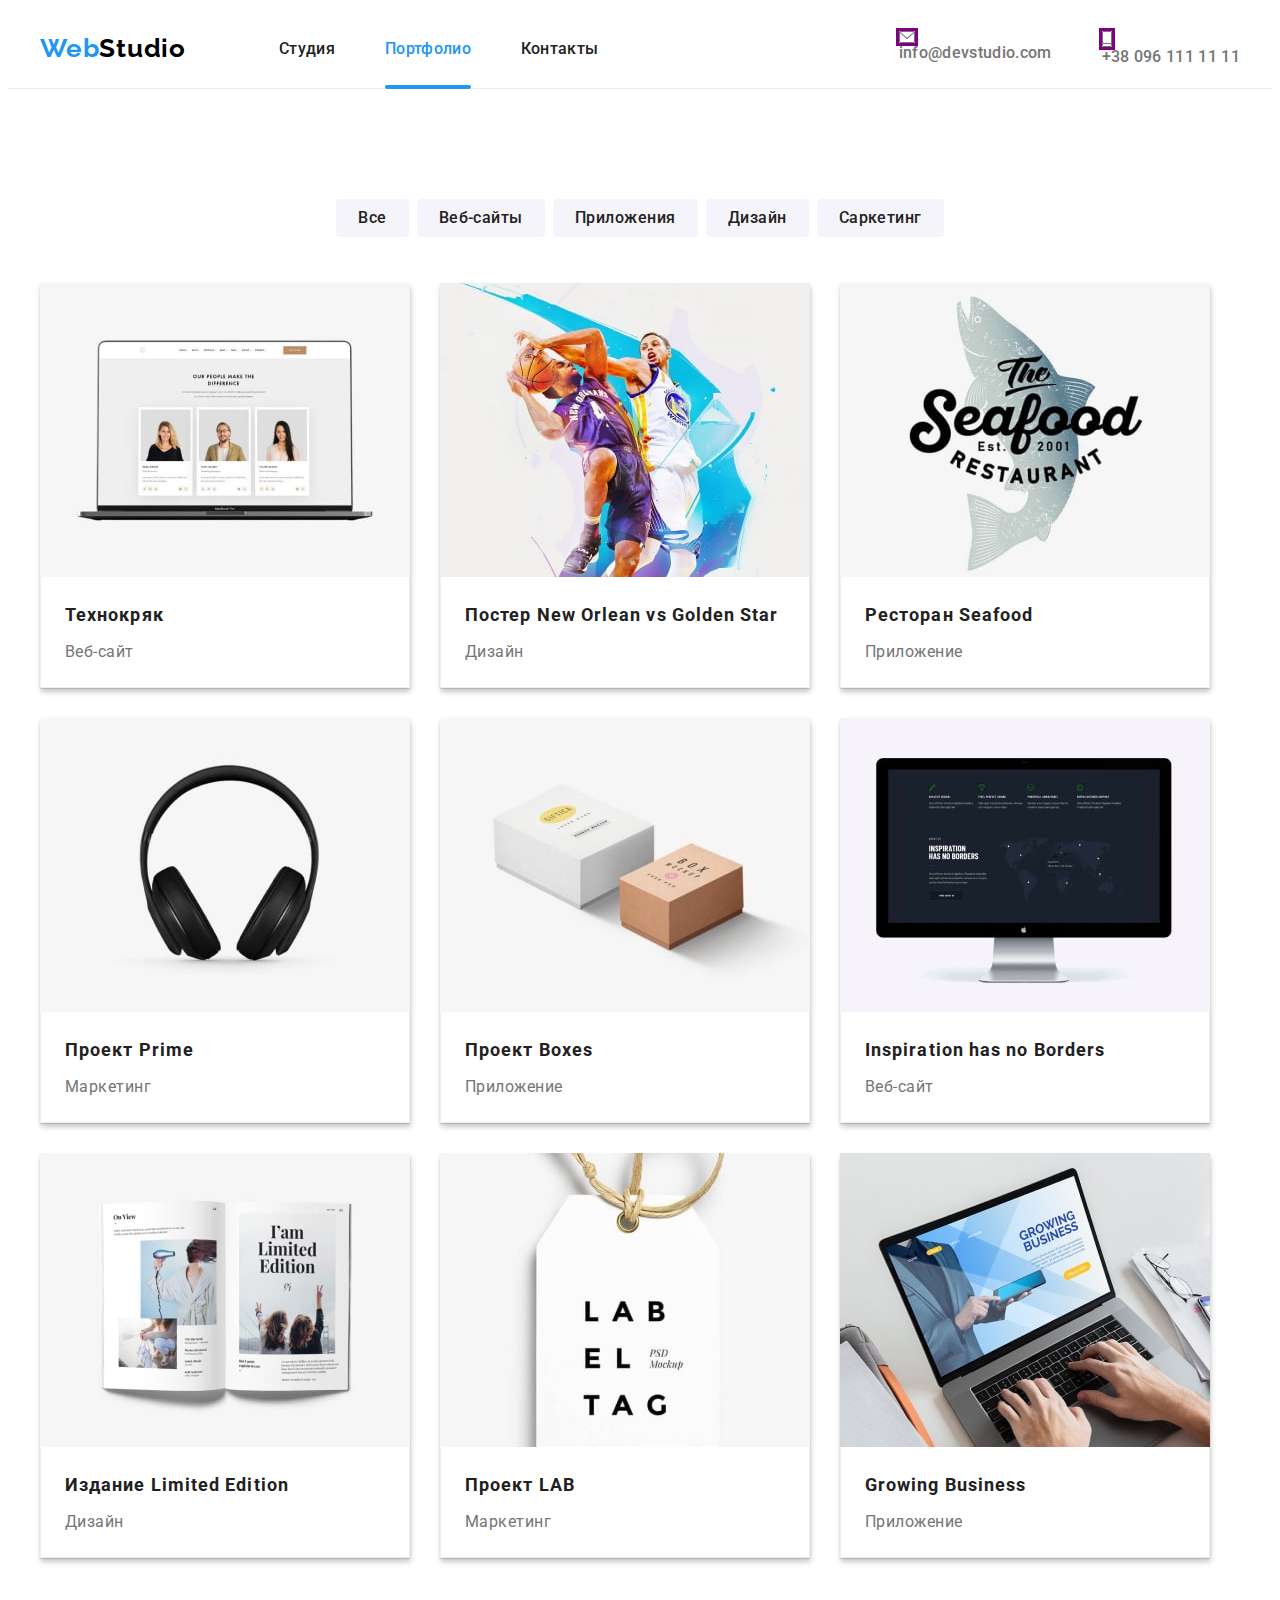
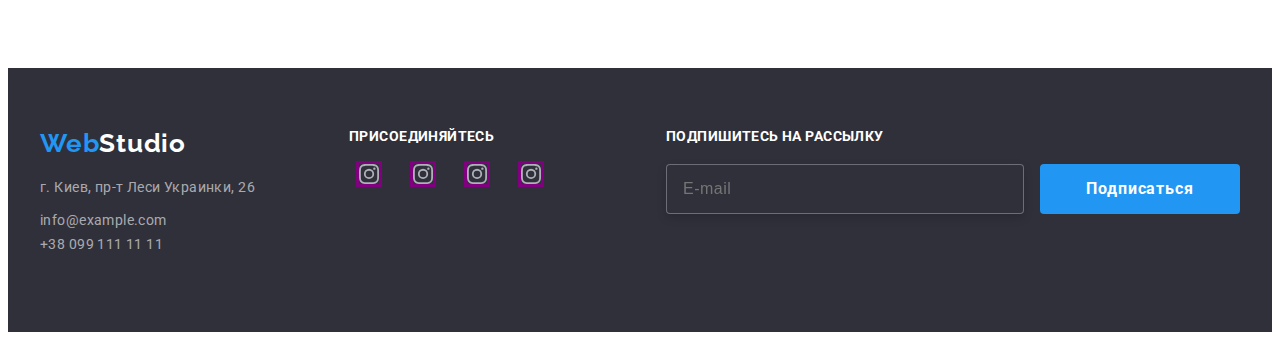
==== commit a872b187: "work under iserting SVG items" ====
--- a/portfolio.html
+++ b/portfolio.html
@@ -63,121 +63,129 @@
                 <ul class="examples">
                     <li class="examples__item">
                         <div class="goods-card">
-                        <div class="goods-card__img-box">
-                            <img src="./images/img/features/f1.jpg" alt="" width="370">
-                            <p class="overtext">Технокряк это современная площадка распространения коронавируса.
-                                Компании используют эту платформу
-                                для цифрового
-                                шпионажа и атак на защищённые сервера конкурентов.</p>
-                        </div>
-                        <div class="goods-descr__box">
-                            <h2 class="goods-descr__header">Технокряк</h2>
-                            <p class="goods-descr__text">Веб-сайт</p>
-                        </div>
-                        </div>
-
-                    </li>
-                    <li class="examples__item">
-                        <div class="goods-card"> 
-                        <div class="goods-card__img-box">
-                            <img src="./images/img/features/f2.jpg" alt="" width="370">
-                            <p class="overtext">Lorem ipsum dolor sit amet consectetur adipisicing elit. Numquam voluptate delectus maxime ducimus.</p>
-                        </div>
-                        <div class="goods-descr__box">
-                            <h2 class="goods-descr__header">Постер New Orlean vs Golden Star</h2>
-                            <p class="goods-descr__text">Дизайн</p>
-                        </div>
-                        </div>
-                    </li>
-                    <li class="examples__item">
-                        <div class="goods-card">
-                        <div class="goods-card__img-box">
-                            <img src="./images/img/features/f3.jpg" alt="" width="370">
-                            <p class="overtext">Lorem ipsum dolor sit amet consectetur adipisicing elit. Numquam voluptate delectus maxime
-                                ducimus.</p>
-                        </div>
-                        <div class="goods-descr__box">
-                            <h2 class="goods-descr__header">Ресторан Seafood</h2>
-                            <p class="goods-descr__text">Приложение</p>
-                        </div>
-                        </div>
-                    </li>
-                    <li class="examples__item">
-                        <div class="goods-card"> 
-                        <div class="goods-card__img-box">
-                            <img src="./images/img/features/f4.jpg" alt="" width="370">
-                            <p class="overtext">Lorem ipsum dolor sit amet consectetur adipisicing elit. Numquam voluptate delectus maxime
-                                ducimus.</p>
-                        </div>
-                        <div class="goods-descr__box">
-                            <h2 class="goods-descr__header">Проект Prime</h2>
-                            <p class="goods-descr__text">Маркетинг</p>
-                        </div>
-                        </div>
-                    </li>
-                    <li class="examples__item">
-                        <div class="goods-card">
-                        <div class="goods-card__img-box">
-                            <img src="./images/img/features/f5.jpg" alt="" width="370">
-                            <p class="overtext">Lorem ipsum dolor sit amet consectetur adipisicing elit. Numquam voluptate delectus maxime
-                                ducimus.</p>
-                        </div>
-                        <div class="goods-descr__boxt">
-                            <h2 class="goods-descr__header">Проект Boxes</h2>
-                            <p class="goods-descr__text">Приложение</p>
-                        </div>
-                        </div>
-                    </li>
-                    <li class="examples__item">
-                        <div class="goods-card"> 
-                        <div class="goods-card__img-box">
-                            <img src="./images/img/features/f6.jpg" alt="" width="370">
-                            <p class="overtext">Lorem ipsum dolor sit amet consectetur adipisicing elit. Numquam voluptate delectus maxime
-                                ducimus.</p>
-                        </div>
-                        <div class="goods-descr__box">
-                            <h2 class="goods-descr__header">Inspiration has no Borders</h2>
-                            <p class="goods-descr__text">Веб-сайт</p>
-                        </div>
-                        </div>
-                    </li>
-                    <li class="examples__item">
-                        <div class="goods-card"> 
-                        <div class="goods-card__img-box">
-                            <img src="./images/img/features/f7.jpg" alt="" width="370">
-                            <p class="overtext">Lorem ipsum dolor sit amet consectetur adipisicing elit. Numquam voluptate delectus maxime
-                                ducimus.</p>
-                        </div>
-                        <div class="goods-descr__box">
-                            <h2 class="goods-descr__header">Издание Limited Edition</h2>
-                            <p class="goods-descr__text">Дизайн</p>
-                        </div>
-                        </div>
-                    </li>
-                    <li class="examples__item">
-                        <div class="goods-card"> 
-                        <div class="goods-card__img-box">
-                            <img src="./images/img/features/f8.jpg" alt="" width="370">
-                            <p class="overtext">Lorem ipsum dolor sit amet consectetur adipisicing elit. Numquam voluptate delectus maxime
-                                ducimus.</p>
-                        </div>
-                        <div class="goods-descr__box">
-                            <h2 class="goods-descr__header">Проект LAB</h2>
-                            <p class="goods-descr__text">Маркетинг</p>
-                        </div>
-                        </div>
-                    </li>
-                    <li class="examples__item">
-                        <div class="goods-card">
-                        <div class="goods-card__img-box">
-                            <img src="./images/img/features/f9.jpg" alt="" width="370">
-                            <p class="overtext">Lorem ipsum dolor sit amet consectetur adipisicing elit. Numquam voluptate delectus maxime
-                                ducimus.</p>
-                        </div>
-                        <div class="goods-descr__box">
-                            <h2 class="goods-descr__header">Growing Business</h2>
-                            <p class="goods-descr__text">Приложение</p>
-                        </div>
+                            <div class="goods-card__img-box">
+                                <img src="./images/img/features/f1.jpg" alt="" width="370">
+                                <p class="overtext">Технокряк это современная площадка распространения коронавируса.
+                                    Компании используют эту платформу
+                                    для цифрового
+                                    шпионажа и атак на защищённые сервера конкурентов.</p>
+                            </div>
+                            <div class="goods-descr__box">
+                                <h2 class="goods-descr__header">Технокряк</h2>
+                                <p class="goods-descr__text">Веб-сайт</p>
+                            </div>
+                        </div>
+
+                    </li>
+                    <li class="examples__item">
+                        <div class="goods-card">
+                            <div class="goods-card__img-box">
+                                <img src="./images/img/features/f2.jpg" alt="" width="370">
+                                <p class="overtext">Lorem ipsum dolor sit amet consectetur adipisicing elit. Numquam
+                                    voluptate delectus maxime ducimus.</p>
+                            </div>
+                            <div class="goods-descr__box">
+                                <h2 class="goods-descr__header">Постер New Orlean vs Golden Star</h2>
+                                <p class="goods-descr__text">Дизайн</p>
+                            </div>
+                        </div>
+                    </li>
+                    <li class="examples__item">
+                        <div class="goods-card">
+                            <div class="goods-card__img-box">
+                                <img src="./images/img/features/f3.jpg" alt="" width="370">
+                                <p class="overtext">Lorem ipsum dolor sit amet consectetur adipisicing elit. Numquam
+                                    voluptate delectus maxime
+                                    ducimus.</p>
+                            </div>
+                            <div class="goods-descr__box">
+                                <h2 class="goods-descr__header">Ресторан Seafood</h2>
+                                <p class="goods-descr__text">Приложение</p>
+                            </div>
+                        </div>
+                    </li>
+                    <li class="examples__item">
+                        <div class="goods-card">
+                            <div class="goods-card__img-box">
+                                <img src="./images/img/features/f4.jpg" alt="" width="370">
+                                <p class="overtext">Lorem ipsum dolor sit amet consectetur adipisicing elit. Numquam
+                                    voluptate delectus maxime
+                                    ducimus.</p>
+                            </div>
+                            <div class="goods-descr__box">
+                                <h2 class="goods-descr__header">Проект Prime</h2>
+                                <p class="goods-descr__text">Маркетинг</p>
+                            </div>
+                        </div>
+                    </li>
+                    <li class="examples__item">
+                        <div class="goods-card">
+                            <div class="goods-card__img-box">
+                                <img src="./images/img/features/f5.jpg" alt="" width="370">
+                                <p class="overtext">Lorem ipsum dolor sit amet consectetur adipisicing elit. Numquam
+                                    voluptate delectus maxime
+                                    ducimus.</p>
+                            </div>
+                            <div class="goods-descr__box">
+                                <h2 class="goods-descr__header">Проект Boxes</h2>
+                                <p class="goods-descr__text">Приложение</p>
+                            </div>
+                        </div>
+                    </li>
+                    <li class="examples__item">
+                        <div class="goods-card">
+                            <div class="goods-card__img-box">
+                                <img src="./images/img/features/f6.jpg" alt="" width="370">
+                                <p class="overtext">Lorem ipsum dolor sit amet consectetur adipisicing elit. Numquam
+                                    voluptate delectus maxime
+                                    ducimus.</p>
+                            </div>
+                            <div class="goods-descr__box">
+                                <h2 class="goods-descr__header">Inspiration has no Borders</h2>
+                                <p class="goods-descr__text">Веб-сайт</p>
+                            </div>
+                        </div>
+                    </li>
+                    <li class="examples__item">
+                        <div class="goods-card">
+                            <div class="goods-card__img-box">
+                                <img src="./images/img/features/f7.jpg" alt="" width="370">
+                                <p class="overtext">Lorem ipsum dolor sit amet consectetur adipisicing elit. Numquam
+                                    voluptate delectus maxime
+                                    ducimus.</p>
+                            </div>
+                            <div class="goods-descr__box">
+                                <h2 class="goods-descr__header">Издание Limited Edition</h2>
+                                <p class="goods-descr__text">Дизайн</p>
+                            </div>
+                        </div>
+                    </li>
+                    <li class="examples__item">
+                        <div class="goods-card">
+                            <div class="goods-card__img-box">
+                                <img src="./images/img/features/f8.jpg" alt="" width="370">
+                                <p class="overtext">Lorem ipsum dolor sit amet consectetur adipisicing elit. Numquam
+                                    voluptate delectus maxime
+                                    ducimus.</p>
+                            </div>
+                            <div class="goods-descr__box">
+                                <h2 class="goods-descr__header">Проект LAB</h2>
+                                <p class="goods-descr__text">Маркетинг</p>
+                            </div>
+                        </div>
+                    </li>
+                    <li class="examples__item">
+                        <div class="goods-card">
+                            <div class="goods-card__img-box">
+                                <img src="./images/img/features/f9.jpg" alt="" width="370">
+                                <p class="overtext">Lorem ipsum dolor sit amet consectetur adipisicing elit. Numquam
+                                    voluptate delectus maxime
+                                    ducimus.</p>
+                            </div>
+                            <div class="goods-descr__box">
+                                <h2 class="goods-descr__header">Growing Business</h2>
+                                <p class="goods-descr__text">Приложение</p>
+                            </div>
                         </div>
                     </li>
                 </ul>
@@ -189,7 +197,7 @@
             <div class="footer__main-box">
                 <div class="footer__first-box">
                     <a href="./index.html" class="logo link">Web<span class="footer__logo">Studio</span></a>
-    
+
                     <address class="adress">
                         <ul class="adress__list">
                             <li class="adress__item"><a class="adress__link effect link"
@@ -197,7 +205,8 @@
                                     target="_blank" rel="noreferrer noopener">г. Киев, пр-т Леси Украинки, 26</a></li>
                             <li class="adress__item"><a class="adress__link effect"
                                     href="mailto:info@example.com">info@example.com</a></li>
-                            <li class="adress__item"><a class="adress__link effect" href="tel:+380991111111">+38 099 111 11
+                            <li class="adress__item"><a class="adress__link effect" href="tel:+380991111111">+38 099 111
+                                    11
                                     11</a></li>
                         </ul>
                     </address>
--- a/sass/main.css
+++ b/sass/main.css
@@ -73,6 +73,156 @@
   color: var(--accent-color);
   border-color: var(--accent-color);
   outline: var(--accent-color);
+}
+
+.nav__item2:nth-child(1):before,
+.nav__item2:nth-child(2):before,
+.footer__btn::after,
+.feat__headline::before,
+.feat__headline:nth-child(1)::before,
+.feat__headline:nth-child(2)::before,
+.feat__headline:nth-child(3)::before,
+.feat__headline:nth-child(4)::before,
+.soc-box__link::before,
+.soc-box__link:nth-child(1):before,
+.soc-box__link:nth-child(2):before,
+.soc-box__link:nth-child(3):before,
+.soc-box__link:nth-child(4):before,
+.client__link::before,
+.client__link:nth-child(1)::before,
+.client__link:nth-child(2)::before,
+.client__link:nth-child(3)::before,
+.client__link:nth-child(4)::before,
+.client__link:nth-child(5)::before,
+.client__link:nth-child(6)::before,
+.form__text-mark::after,
+.form__text-mark:nth-child(1)::after,
+.form__text-mark:nth-child(2)::after,
+.form__text-mark:nth-child(3)::after,
+.close-btn::after {
+  content: "";
+  outline: purple solid 3px;
+  display: block;
+  -webkit-box-sizing: border-box;
+          box-sizing: border-box;
+  background-size: contain;
+  background-repeat: no-repeat;
+  fill: currentColor;
+}
+
+.nav__item2:nth-child(1):before {
+  background-image: url("../../images/svg/envelope.svg");
+  width: 16px;
+  height: 12px;
+  margin-right: 10px;
+}
+
+.nav__item2:nth-child(2):before {
+  background-image: url("../../images/svg/smartphone.svg");
+  width: 10px;
+  height: 16px;
+  margin-right: 10px;
+}
+
+.footer__btn::after {
+  background-image: url("../../images/svg/telegram.svg");
+  width: 24px;
+  height: 24px;
+  margin-left: 10px;
+}
+
+.feat__headline::before {
+  width: 70px;
+  height: 70px;
+}
+
+.feat__headline:nth-child(1)::before {
+  background-image: url("../../images/svg/feats/antenna.svg");
+}
+
+.feat__headline:nth-child(2)::before {
+  background-image: url("../../images/svg/feats/clock.svg");
+}
+
+.feat__headline:nth-child(3)::before {
+  background-image: url("../../images/svg/feats/diagram.svg");
+}
+
+.feat__headline:nth-child(4)::before {
+  background-image: url("../../images/svg/feats/astronaut.svg");
+}
+
+.soc-box__link::before {
+  width: 20px;
+  height: 20px;
+}
+
+.soc-box__link:nth-child(1):before {
+  background-image: url("../../images/svg/social-links/instagram.svg");
+}
+
+.soc-box__link:nth-child(2):before {
+  background-image: url("../../images/svg/social-links/twitter.svg");
+}
+
+.soc-box__link:nth-child(3):before {
+  background-image: url("../../images/svg/social-links/facebook.svg");
+}
+
+.soc-box__link:nth-child(4):before {
+  background-image: url("../../images/svg/social-links/linkedin.svg");
+}
+
+.client__link::before {
+  width: 106px;
+  height: 60px;
+}
+
+.client__link:nth-child(1)::before {
+  background-image: url("../../images/svg/clients/Logoclient-1.svg");
+}
+
+.client__link:nth-child(2)::before {
+  background-image: url("../../images/svg/clients/Logoclient-2.svg");
+}
+
+.client__link:nth-child(3)::before {
+  background-image: url("../../images/svg/clients/Logoclient-3.svg");
+}
+
+.client__link:nth-child(4)::before {
+  background-image: url("../../images/svg/clients/Logoclient-4.svg");
+}
+
+.client__link:nth-child(5)::before {
+  background-image: url("../../images/svg/clients/Logoclient-5.svg");
+}
+
+.client__link:nth-child(6)::before {
+  background-image: url("../../images/svg/clients/Logoclient-6.svg");
+}
+
+.form__text-mark::after {
+  width: 18px;
+  height: 18px;
+}
+
+.form__text-mark:nth-child(1)::after {
+  background-image: url("../../images/svg/modal/person.svg");
+}
+
+.form__text-mark:nth-child(2)::after {
+  background-image: url("../../images/svg/modal/phone.svg");
+}
+
+.form__text-mark:nth-child(3)::after {
+  background-image: url("../../images/svg/modal/mail.svg");
+}
+
+.close-btn {
+  background-image: url("../../images/svg/modal/close.svg");
+  width: 18px;
+  height: 18px;
 }
 
 .header {
@@ -199,6 +349,38 @@
 
 .button:focus {
   outline: 1px solid var(--accent-color);
+}
+
+.close-btn {
+  border-radius: 50%;
+  background-color: transparent;
+  border: 1px solid rgba(0, 0, 0, 0.1);
+  -webkit-box-sizing: border-box;
+          box-sizing: border-box;
+  color: #000;
+  width: 30px;
+  height: 30px;
+  display: -webkit-box;
+  display: -ms-flexbox;
+  display: flex;
+  -webkit-box-align: center;
+      -ms-flex-align: center;
+          align-items: center;
+  -ms-flex-line-pack: center;
+      align-content: center;
+  position: absolute;
+  top: 8px;
+  right: 8px;
+}
+
+.close-btn {
+  fill: currentColor;
+}
+
+.close-btn:hover,
+.close-btn:focus {
+  color: var(--accent-color);
+  outline: var(--accent-color);
 }
 
 .footer {
@@ -302,18 +484,153 @@
           justify-content: center;
 }
 
-.form__join .button::after {
-  content: url("../../images/svg/telegram.svg");
-  background-image: url("../../images/svg/telegram.svg");
+.modal {
+  width: 528px;
+  min-height: 600px;
+  background-color: #fff;
+  border-radius: 4px;
+  position: relative;
+  -webkit-transform: scale(1);
+          transform: scale(1);
+  -webkit-transition: -webkit-transform 250ms cubic-bezier(0.4, 0, 0.2, 1);
+  transition: -webkit-transform 250ms cubic-bezier(0.4, 0, 0.2, 1);
+  transition: transform 250ms cubic-bezier(0.4, 0, 0.2, 1);
+  transition: transform 250ms cubic-bezier(0.4, 0, 0.2, 1), -webkit-transform 250ms cubic-bezier(0.4, 0, 0.2, 1);
+}
+
+.n-user-form__headline {
+  font-size: 20px;
+  line-height: 1.15;
+  letter-spacing: 0.03em;
+  color: var(--primary-text-color);
+  font-weight: 700;
+  text-align: center;
+  margin-bottom: 30px;
+}
+
+.n-user-form {
+  display: block;
+  padding: 40px;
+}
+
+.n-user-form__box {
+  position: relative;
+  margin-bottom: 28px;
+}
+
+.n-user-form__input {
+  color: var(--primary-text-color);
+  padding-left: 42px;
+  width: 100%;
+  height: 40px;
+  border: 1px solid rgba(33, 33, 33, 0.2);
+  -webkit-box-sizing: border-box;
+          box-sizing: border-box;
+  border-radius: 4px;
+}
+
+#form-comment {
+  min-height: 120px;
+  padding: 12px 16px;
+  resize: none;
+}
+
+.form__text-mark {
+  font-size: 12px;
+  line-height: 1.16667;
+  letter-spacing: 0.01em;
+  color: var(--secondary-text-color);
+  font-weight: 400;
+  position: absolute;
+  left: 0px;
+  top: -18px;
+}
+
+.m-form__license {
+  display: -webkit-box;
+  display: -ms-flexbox;
+  display: flex;
+  -webkit-box-align: center;
+      -ms-flex-align: center;
+          align-items: center;
+}
+
+.contract-descr__link {
+  font-size: 14px;
+  line-height: 1.71429;
+  letter-spacing: 0.03em;
+  color: var(--accent-color);
+  font-weight: 400;
+  text-decoration: none;
+  -webkit-text-decoration-line: underline;
+          text-decoration-line: underline;
+}
+
+.m-form__confirm {
+  -moz-appearance: none;
+       appearance: none;
+  -webkit-appearance: none;
+  position: absolute;
+}
+
+.m-form__contr-props {
+  font-size: 14px;
+  line-height: 1.71429;
+  letter-spacing: 0.03em;
+  color: --secondary-text-color;
+  font-weight: 400;
+  margin-bottom: 30px;
+}
+
+.m-form__contr-props::before {
+  content: "";
+  width: 16px;
+  height: 15px;
+  display: inline-block;
+  background-image: url(../../images/svg/form-unchecked-box.svg);
+  border: #212121 solid 2px;
+  border-radius: 2px;
+  background-origin: border-box;
+  margin-right: 8px;
+}
+
+.m-form__confirm:checked + .m-form__contr-props::before {
+  content: "";
+  background-image: url("../../images/svg/form-checked-box.svg");
+  background-color: var(--accent-color);
   background-size: contain;
   background-repeat: no-repeat;
-  -webkit-box-sizing: border-box;
-          box-sizing: border-box;
-  fill: currentColor;
-  outline: cyan solid 2px;
-  width: 24px;
-  height: 24px;
-  margin-left: 10px;
+  border: none;
+}
+
+.backdrop {
+  position: fixed;
+  width: 100vw;
+  height: 100vh;
+  background-color: rgba(0, 0, 0, 0.2);
+  top: 0;
+  display: -webkit-box;
+  display: -ms-flexbox;
+  display: flex;
+  -webkit-box-align: center;
+      -ms-flex-align: center;
+          align-items: center;
+  -webkit-box-pack: center;
+      -ms-flex-pack: center;
+          justify-content: center;
+  -webkit-transition: opacity 250ms cubic-bezier(0.4, 0, 0.2, 1), visibility 250ms cubic-bezier(0.4, 0, 0.2, 1);
+  transition: opacity 250ms cubic-bezier(0.4, 0, 0.2, 1), visibility 250ms cubic-bezier(0.4, 0, 0.2, 1);
+}
+
+.backdrop.is-hidden {
+  opacity: 0;
+  visibility: hidden;
+  pointer-events: none;
+}
+
+.backdrop.is-hidden .modal {
+  -webkit-transform: scale(2);
+          transform: scale(2);
 }
 
 .hero {
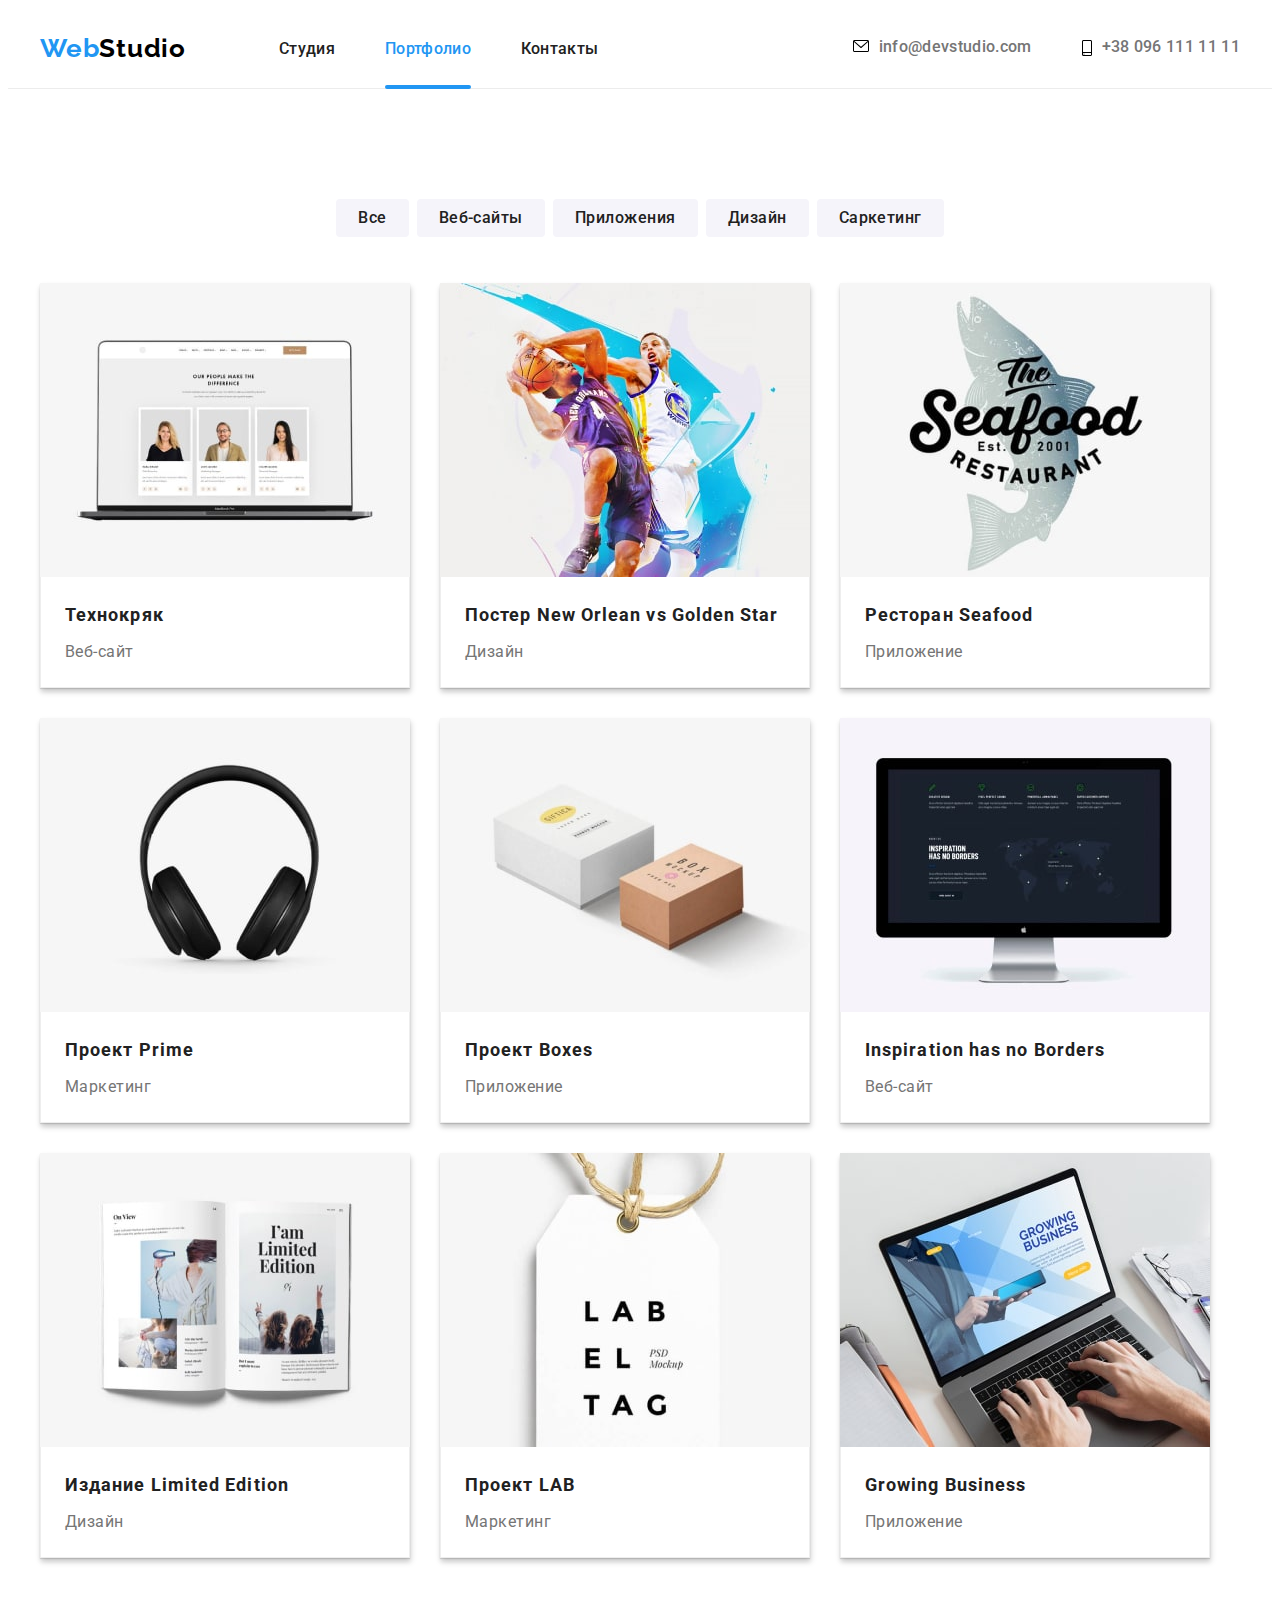
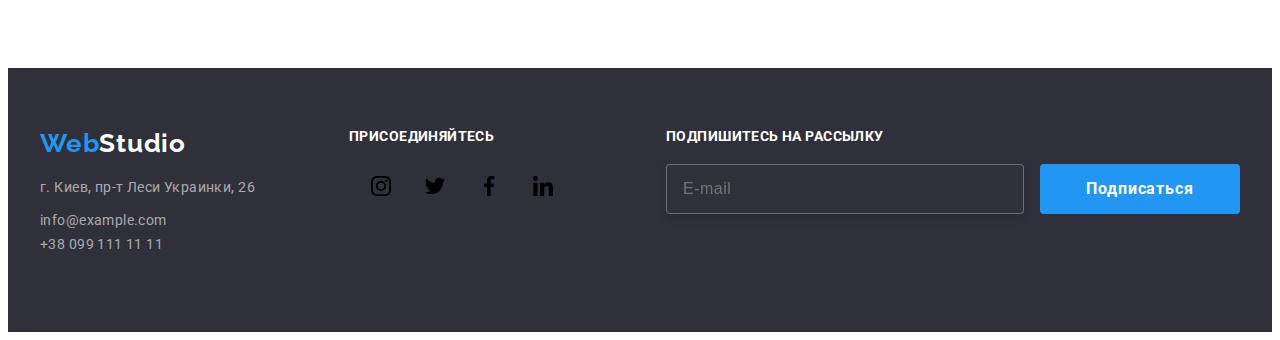
==== commit 3c952be1: "svg inserted" ====
--- a/portfolio.html
+++ b/portfolio.html
@@ -214,10 +214,10 @@
                 <div class="footer__second-box">
                     <p class="footer__headline">Присоединяйтесь</p>
                     <ul class="soc-box">
-                        <li><a href="" class="soc-box__link"></a></li>
-                        <li><a href="" class="soc-box__link"></a></li>
-                        <li><a href="" class="soc-box__link"></a></li>
-                        <li><a href="" class="soc-box__link"></a></li>
+                            <li class="soc-box_item"><a href="https://www.instagram.com/" class="soc-box__link"></a></li>
+                            <li class="soc-box_item"><a href="https://twitter.com/" class="soc-box__link"></a></li>
+                            <li class="soc-box_item"><a href="https://facebook.com/" class="soc-box__link"></a></li>
+                            <li class="soc-box_item"><a href="https://www.linkedin.com/" class="soc-box__link"></a></li>
                     </ul>
                 </div>
                 <div class="footer__third-box"></div>
--- a/sass/main.css
+++ b/sass/main.css
@@ -75,156 +75,6 @@
   outline: var(--accent-color);
 }
 
-.nav__item2:nth-child(1):before,
-.nav__item2:nth-child(2):before,
-.footer__btn::after,
-.feat__headline::before,
-.feat__headline:nth-child(1)::before,
-.feat__headline:nth-child(2)::before,
-.feat__headline:nth-child(3)::before,
-.feat__headline:nth-child(4)::before,
-.soc-box__link::before,
-.soc-box__link:nth-child(1):before,
-.soc-box__link:nth-child(2):before,
-.soc-box__link:nth-child(3):before,
-.soc-box__link:nth-child(4):before,
-.client__link::before,
-.client__link:nth-child(1)::before,
-.client__link:nth-child(2)::before,
-.client__link:nth-child(3)::before,
-.client__link:nth-child(4)::before,
-.client__link:nth-child(5)::before,
-.client__link:nth-child(6)::before,
-.form__text-mark::after,
-.form__text-mark:nth-child(1)::after,
-.form__text-mark:nth-child(2)::after,
-.form__text-mark:nth-child(3)::after,
-.close-btn::after {
-  content: "";
-  outline: purple solid 3px;
-  display: block;
-  -webkit-box-sizing: border-box;
-          box-sizing: border-box;
-  background-size: contain;
-  background-repeat: no-repeat;
-  fill: currentColor;
-}
-
-.nav__item2:nth-child(1):before {
-  background-image: url("../../images/svg/envelope.svg");
-  width: 16px;
-  height: 12px;
-  margin-right: 10px;
-}
-
-.nav__item2:nth-child(2):before {
-  background-image: url("../../images/svg/smartphone.svg");
-  width: 10px;
-  height: 16px;
-  margin-right: 10px;
-}
-
-.footer__btn::after {
-  background-image: url("../../images/svg/telegram.svg");
-  width: 24px;
-  height: 24px;
-  margin-left: 10px;
-}
-
-.feat__headline::before {
-  width: 70px;
-  height: 70px;
-}
-
-.feat__headline:nth-child(1)::before {
-  background-image: url("../../images/svg/feats/antenna.svg");
-}
-
-.feat__headline:nth-child(2)::before {
-  background-image: url("../../images/svg/feats/clock.svg");
-}
-
-.feat__headline:nth-child(3)::before {
-  background-image: url("../../images/svg/feats/diagram.svg");
-}
-
-.feat__headline:nth-child(4)::before {
-  background-image: url("../../images/svg/feats/astronaut.svg");
-}
-
-.soc-box__link::before {
-  width: 20px;
-  height: 20px;
-}
-
-.soc-box__link:nth-child(1):before {
-  background-image: url("../../images/svg/social-links/instagram.svg");
-}
-
-.soc-box__link:nth-child(2):before {
-  background-image: url("../../images/svg/social-links/twitter.svg");
-}
-
-.soc-box__link:nth-child(3):before {
-  background-image: url("../../images/svg/social-links/facebook.svg");
-}
-
-.soc-box__link:nth-child(4):before {
-  background-image: url("../../images/svg/social-links/linkedin.svg");
-}
-
-.client__link::before {
-  width: 106px;
-  height: 60px;
-}
-
-.client__link:nth-child(1)::before {
-  background-image: url("../../images/svg/clients/Logoclient-1.svg");
-}
-
-.client__link:nth-child(2)::before {
-  background-image: url("../../images/svg/clients/Logoclient-2.svg");
-}
-
-.client__link:nth-child(3)::before {
-  background-image: url("../../images/svg/clients/Logoclient-3.svg");
-}
-
-.client__link:nth-child(4)::before {
-  background-image: url("../../images/svg/clients/Logoclient-4.svg");
-}
-
-.client__link:nth-child(5)::before {
-  background-image: url("../../images/svg/clients/Logoclient-5.svg");
-}
-
-.client__link:nth-child(6)::before {
-  background-image: url("../../images/svg/clients/Logoclient-6.svg");
-}
-
-.form__text-mark::after {
-  width: 18px;
-  height: 18px;
-}
-
-.form__text-mark:nth-child(1)::after {
-  background-image: url("../../images/svg/modal/person.svg");
-}
-
-.form__text-mark:nth-child(2)::after {
-  background-image: url("../../images/svg/modal/phone.svg");
-}
-
-.form__text-mark:nth-child(3)::after {
-  background-image: url("../../images/svg/modal/mail.svg");
-}
-
-.close-btn {
-  background-image: url("../../images/svg/modal/close.svg");
-  width: 18px;
-  height: 18px;
-}
-
 .header {
   width: 100%;
   height: 80px;
@@ -300,6 +150,9 @@
   letter-spacing: 0.02em;
   color: var(--secondary-text-color);
   font-weight: 500;
+  display: -webkit-inline-box;
+  display: -ms-inline-flexbox;
+  display: inline-flex;
 }
 
 .nav__contact:first-child::before {
@@ -550,9 +403,6 @@
   display: -webkit-box;
   display: -ms-flexbox;
   display: flex;
-  -webkit-box-align: center;
-      -ms-flex-align: center;
-          align-items: center;
 }
 
 .contract-descr__link {
@@ -564,6 +414,7 @@
   text-decoration: none;
   -webkit-text-decoration-line: underline;
           text-decoration-line: underline;
+  margin-left: 7px;
 }
 
 .m-form__confirm {
@@ -601,6 +452,11 @@
   background-size: contain;
   background-repeat: no-repeat;
   border: none;
+}
+
+.form__btn {
+  display: block;
+  margin: auto;
 }
 
 .backdrop {
@@ -977,4 +833,228 @@
   color: var(--secondary-text-color);
   font-weight: 400;
 }
+
+.nav__item2:nth-child(1),
+.nav__item2:nth-child(2),
+.footer__btn,
+.feat__box-item:nth-child(1) > .feat__headline,
+.feat__box-item:nth-child(2) > .feat__headline,
+.feat__box-item:nth-child(3) > .feat__headline,
+.feat__box-item:nth-child(4) > .feat__headline,
+.soc-box_item:nth-child(1) > .soc-box__link,
+.soc-box_item:nth-child(2) > .soc-box__link,
+.soc-box_item:nth-child(3) > .soc-box__link,
+.soc-box_item:nth-child(4) > .soc-box__link,
+.clients__item:nth-child(1) > .client__link,
+.clients__item:nth-child(2) > .client__link,
+.clients__item:nth-child(3) > .client__link,
+.clients__item:nth-child(4) > .client__link,
+.clients__item:nth-child(5) > .client__link,
+.clients__item:nth-child(6) > .client__link,
+.n-user-form__box:nth-child(1) > .form__text-mark,
+.n-user-form__box:nth-child(2) > .form__text-mark,
+.n-user-form__box:nth-child(3) > .form__text-mark,
+.close-btn {
+  display: -webkit-box;
+  display: -ms-flexbox;
+  display: flex;
+  position: relative;
+}
+
+.n-user-form__box:nth-child(1) > .form__text-mark,
+.n-user-form__box:nth-child(2) > .form__text-mark,
+.n-user-form__box:nth-child(3) > .form__text-mark {
+  top: -58px;
+}
+
+.close-btn {
+  left: 502px;
+  top: 8px;
+}
+
+.nav__item2:nth-child(1) .nav__contact:before,
+.nav__item2:nth-child(2) .nav__contact:before,
+.footer__btn:after,
+.feat__box-item:nth-child(1) > .feat__headline::before,
+.feat__box-item:nth-child(2) > .feat__headline::before,
+.feat__box-item:nth-child(3) > .feat__headline::before,
+.feat__box-item:nth-child(4) > .feat__headline::before,
+.soc-box_item:nth-child(1) > .soc-box__link:before,
+.soc-box_item:nth-child(2) > .soc-box__link:before,
+.soc-box_item:nth-child(3) > .soc-box__link:before,
+.soc-box_item:nth-child(4) > .soc-box__link:before,
+.clients__item:nth-child(1) > .client__link::before,
+.clients__item:nth-child(2) > .client__link::before,
+.clients__item:nth-child(3) > .client__link::before,
+.clients__item:nth-child(4) > .client__link::before,
+.clients__item:nth-child(5) > .client__link::before,
+.clients__item:nth-child(6) > .client__link::before,
+.m-form__license:nth-child(1) > .form__text-mark::after,
+.m-form__license:nth-child(2) > .form__text-mark::after,
+.m-form__license:nth-child(3) > .form__text-mark::after,
+.close-btn::after {
+  content: "";
+  display: block;
+  background-origin: border-box;
+  background-size: contain;
+  background-repeat: no-repeat;
+  fill: currentColor;
+}
+
+.feat__box-item:nth-child(1) > .feat__headline::before,
+.feat__box-item:nth-child(2) > .feat__headline::before,
+.feat__box-item:nth-child(3) > .feat__headline::before,
+.feat__box-item:nth-child(4) > .feat__headline::before {
+  position: absolute;
+  top: -127px;
+  left: 100px;
+}
+
+.soc-box_item:nth-child(1) > .soc-box__link:before,
+.soc-box_item:nth-child(2) > .soc-box__link:before,
+.soc-box_item:nth-child(3) > .soc-box__link:before,
+.soc-box_item:nth-child(4) > .soc-box__link:before {
+  position: absolute;
+  top: 12px;
+  left: 12px;
+}
+
+.clients__item:nth-child(1) > .client__link::before,
+.clients__item:nth-child(2) > .client__link::before,
+.clients__item:nth-child(3) > .client__link::before,
+.clients__item:nth-child(4) > .client__link::before,
+.clients__item:nth-child(5) > .client__link::before,
+.clients__item:nth-child(6) > .client__link::before {
+  color: var(--icon-color);
+  position: absolute;
+  top: 16px;
+  left: 32px;
+}
+
+.m-form__license:nth-child(1) > .form__text-mark::after,
+.m-form__license:nth-child(2) > .form__text-mark::after,
+.m-form__license:nth-child(3) > .form__text-mark::after {
+  position: absolute;
+}
+
+.nav__contact::hover .nav__item2,
+.nav__contact:focus .nav__item2 {
+  color: var(--accent-color);
+  fill: var(--accent-color);
+}
+
+.nav__item2:nth-child(1) .nav__contact:before {
+  background-image: url("../images/svg/envelope.svg");
+  width: 16px;
+  height: 12px;
+  margin-right: 10px;
+}
+
+.nav__item2:nth-child(2) .nav__contact:before {
+  background-image: url("../images/svg/smartphone.svg");
+  width: 10px;
+  height: 16px;
+  margin-right: 10px;
+}
+
+.footer__btn::after {
+  background-image: url("../images/svg/telegram.svg");
+  width: 24px;
+  height: 24px;
+  margin-left: 10px;
+}
+
+.feat__headline::before {
+  width: 70px;
+  height: 70px;
+}
+
+.feat__box-item:nth-child(1) > .feat__headline::before {
+  background-image: url("../images/svg/feats/antenna.svg");
+}
+
+.feat__box-item:nth-child(2) > .feat__headline::before {
+  background-image: url("../images/svg/feats/clock.svg");
+}
+
+.feat__box-item:nth-child(3) > .feat__headline::before {
+  background-image: url("../images/svg/feats/diagram.svg");
+}
+
+.feat__box-item:nth-child(4) > .feat__headline::before {
+  background-image: url("../images/svg/feats/astronaut.svg");
+}
+
+.soc-box__link::before {
+  width: 20px;
+  height: 20px;
+}
+
+.soc-box_item:nth-child(1) > .soc-box__link:before {
+  background-image: url("../images/svg/social-links/instagram.svg");
+}
+
+.soc-box_item:nth-child(2) > .soc-box__link:before {
+  background-image: url("../images/svg/social-links/twitter.svg");
+}
+
+.soc-box_item:nth-child(3) > .soc-box__link:before {
+  background-image: url("../images/svg/social-links/facebook.svg");
+}
+
+.soc-box_item:nth-child(4) > .soc-box__link:before {
+  background-image: url("../images/svg/social-links/linkedin.svg");
+}
+
+.client__link::before {
+  width: 106px;
+  height: 60px;
+}
+
+.clients__item:nth-child(1) > .client__link::before {
+  background-image: url("../images/svg/clients/Logoclient-1.svg");
+}
+
+.clients__item:nth-child(2) > .client__link::before {
+  background-image: url("../images/svg/clients/Logoclient-2.svg");
+}
+
+.clients__item:nth-child(3) > .client__link::before {
+  background-image: url("../images/svg/clients/Logoclient-3.svg");
+}
+
+.clients__item:nth-child(4) > .client__link::before {
+  background-image: url("../images/svg/clients/Logoclient-4.svg");
+}
+
+.clients__item:nth-child(5) > .client__link::before {
+  background-image: url("../images/svg/clients/Logoclient-5.svg");
+}
+
+.clients__item:nth-child(6) > .client__link::before {
+  background-image: url("../images/svg/clients/Logoclient-6.svg");
+}
+
+.form__text-mark::after {
+  width: 18px;
+  height: 18px;
+}
+
+.m-form__license:nth-child(1) > .form__text-mark::after {
+  background-image: url("../images/svg/modal/person.svg");
+}
+
+.m-form__license:nth-child(2) > .form__text-mark::after {
+  background-image: url("../images/svg/modal/phone.svg");
+}
+
+.m-form__license:nth-child(3) > .form__text-mark::after {
+  background-image: url("../images/svg/modal/mail.svg");
+}
+
+.close-btn {
+  background-image: url("../images/svg/modal/close.svg");
+  width: 18px;
+  height: 18px;
+}
 /*# sourceMappingURL=main.css.map */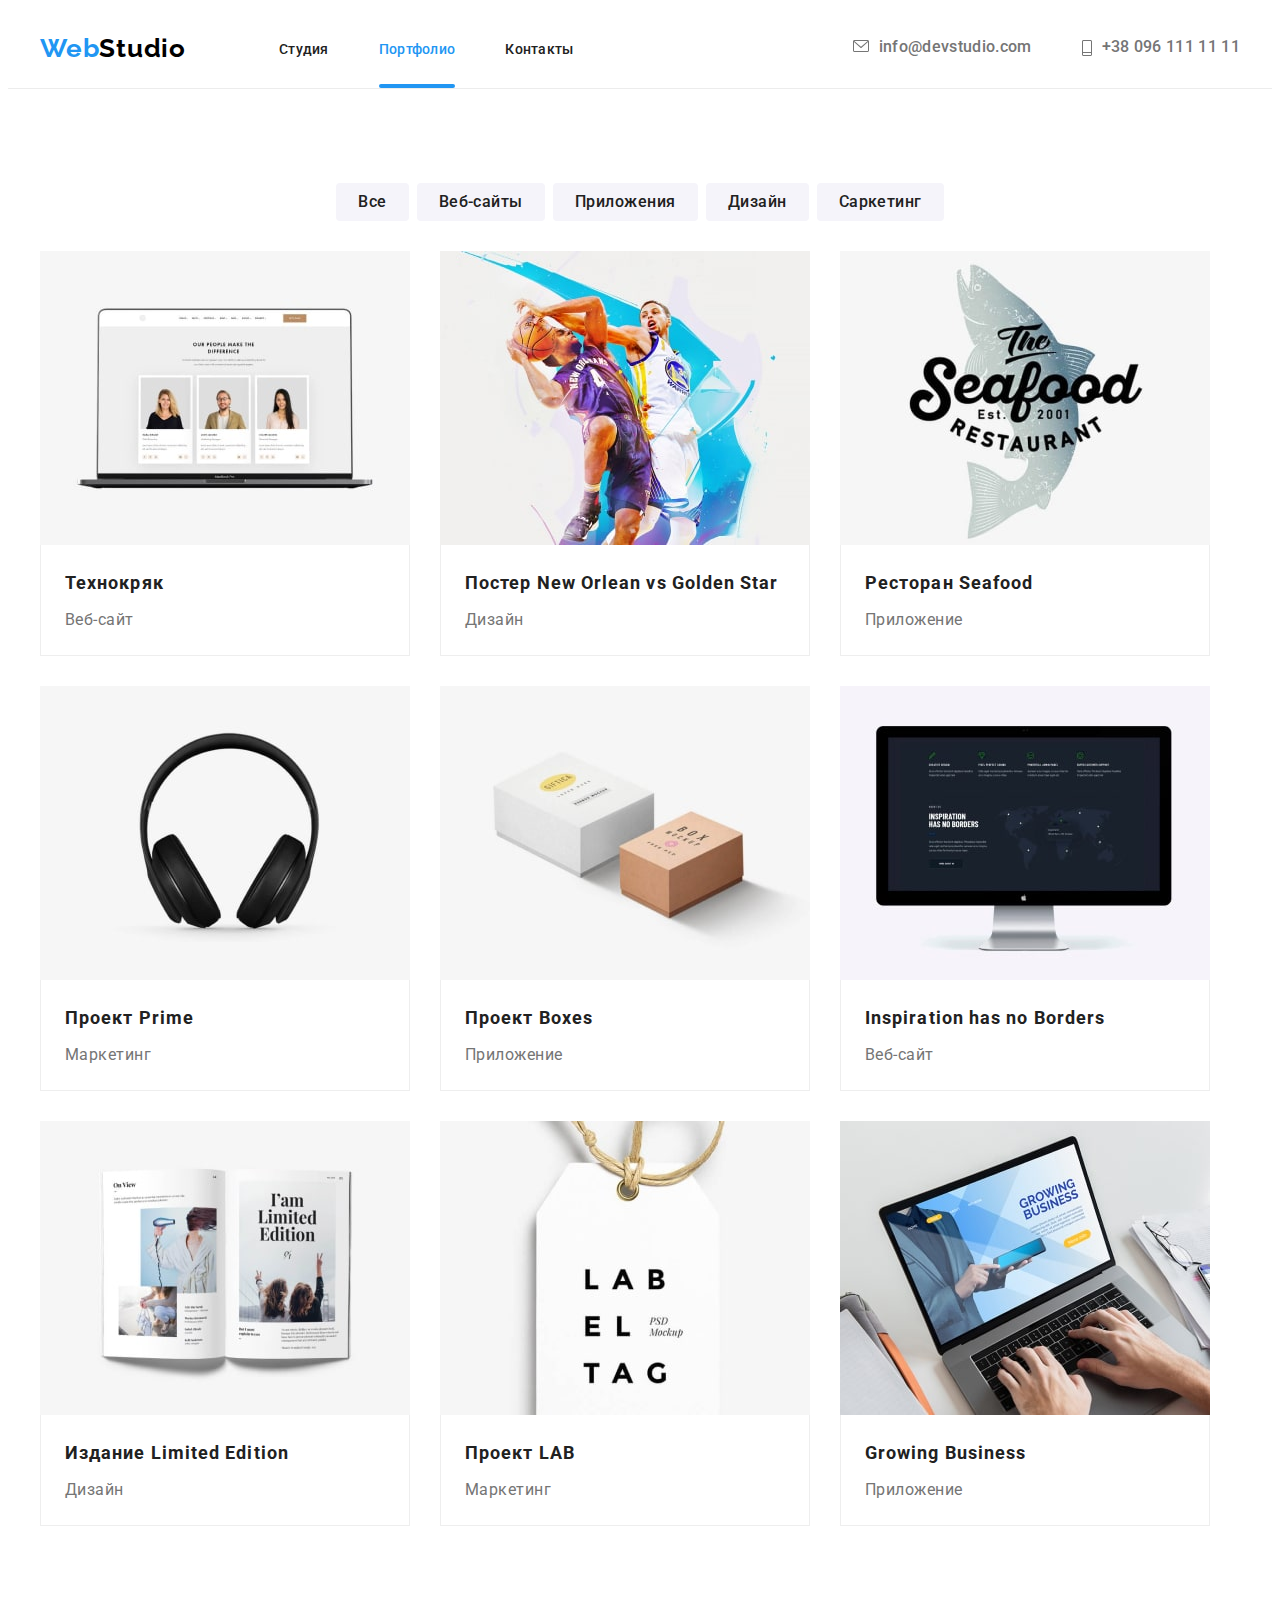
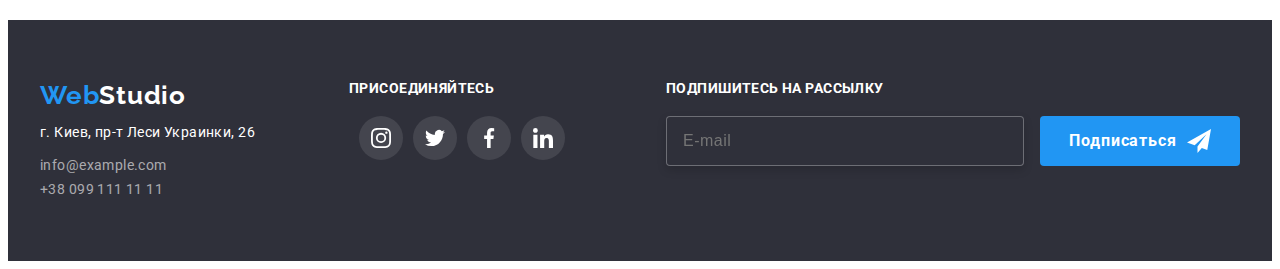
==== commit 81315fce: "add icon to modal window" ====
--- a/portfolio.html
+++ b/portfolio.html
@@ -225,7 +225,7 @@
                     <p class="footer__headline">Подпишитесь на рассылку</p>
                     <div>
                         <input type="email" name="email" id="form-f__email" class="form-f__email" placeholder="E-mail">
-                        <button type="button" class="button">Подписаться</button>
+                        <button type="button" class="button footer__btn">Подписаться</button>
                     </div>
                 </form>
             </div>
--- a/sass/main.css
+++ b/sass/main.css
@@ -23,6 +23,7 @@
 ul {
   list-style: none;
   padding: 0;
+  margin: 0;
 }
 
 .link {
@@ -136,8 +137,8 @@
 }
 
 .nav__page {
-  font-size: 16px;
-  line-height: 0.875;
+  font-size: 14px;
+  line-height: 1.14286;
   letter-spacing: 0.02em;
   color: var(--primary-text-color);
   font-weight: 500;
@@ -292,6 +293,10 @@
   font-weight: 400;
   font-style: normal;
   text-decoration: none;
+}
+
+.adress__item:first-child > .adress__link {
+  color: var(--third-text-color);
 }
 
 .adress__item:not(:last-child) {
@@ -337,6 +342,10 @@
           justify-content: center;
 }
 
+.footer .soc-box__link {
+  background-color: rgba(255, 255, 255, 0.1);
+}
+
 .modal {
   width: 528px;
   min-height: 600px;
@@ -396,7 +405,11 @@
   font-weight: 400;
   position: absolute;
   left: 0px;
-  top: -18px;
+  top: -58px;
+}
+
+textarea + .form__text-mark {
+  top: -142px;
 }
 
 .m-form__license {
@@ -438,7 +451,6 @@
   width: 16px;
   height: 15px;
   display: inline-block;
-  background-image: url(../../images/svg/form-unchecked-box.svg);
   border: #212121 solid 2px;
   border-radius: 2px;
   background-origin: border-box;
@@ -447,8 +459,7 @@
 
 .m-form__confirm:checked + .m-form__contr-props::before {
   content: "";
-  background-image: url("../../images/svg/form-checked-box.svg");
-  background-color: var(--accent-color);
+  background-image: url("../images/svg/modal/check.svg");
   background-size: contain;
   background-repeat: no-repeat;
   border: none;
@@ -456,7 +467,7 @@
 
 .form__btn {
   display: block;
-  margin: auto;
+  margin: 0 auto;
 }
 
 .backdrop {
@@ -549,6 +560,7 @@
   letter-spacing: 0.03em;
   color: var(--primary-text-color);
   font-weight: 700;
+  text-transform: uppercase;
   margin-bottom: 10px;
 }
 
@@ -631,7 +643,7 @@
   padding-bottom: 10px;
   padding-bottom: 30px;
   text-align: center;
-  background-color: var(--secondary-background-color);
+  background-color: white;
   border-bottom-left-radius: 4px;
   border-bottom-right-radius: 4px;
 }
@@ -797,13 +809,20 @@
 }
 
 .examples__item {
-  -webkit-box-shadow: 0px 1px 1px rgba(0, 0, 0, 0.12), 0px 4px 4px rgba(0, 0, 0, 0.06), 1px 4px 6px rgba(0, 0, 0, 0.16);
-          box-shadow: 0px 1px 1px rgba(0, 0, 0, 0.12), 0px 4px 4px rgba(0, 0, 0, 0.06), 1px 4px 6px rgba(0, 0, 0, 0.16);
+  -webkit-transition: -webkit-box-shadow 250ms cubic-bezier(0.4, 0, 0.2, 1);
+  transition: -webkit-box-shadow 250ms cubic-bezier(0.4, 0, 0.2, 1);
+  transition: box-shadow 250ms cubic-bezier(0.4, 0, 0.2, 1);
+  transition: box-shadow 250ms cubic-bezier(0.4, 0, 0.2, 1), -webkit-box-shadow 250ms cubic-bezier(0.4, 0, 0.2, 1);
 }
 
 .examples__item:hover .overtext {
   -webkit-transform: translateY(0);
           transform: translateY(0);
+}
+
+.examples__item:hover {
+  -webkit-box-shadow: 0px 1px 1px rgba(0, 0, 0, 0.12), 0px 4px 4px rgba(0, 0, 0, 0.06), 1px 4px 6px rgba(0, 0, 0, 0.16);
+          box-shadow: 0px 1px 1px rgba(0, 0, 0, 0.12), 0px 4px 4px rgba(0, 0, 0, 0.06), 1px 4px 6px rgba(0, 0, 0, 0.16);
 }
 
 .goods-card__img-box {
@@ -834,113 +853,66 @@
   font-weight: 400;
 }
 
-.nav__item2:nth-child(1),
-.nav__item2:nth-child(2),
+.nav__item2,
 .footer__btn,
-.feat__box-item:nth-child(1) > .feat__headline,
-.feat__box-item:nth-child(2) > .feat__headline,
-.feat__box-item:nth-child(3) > .feat__headline,
-.feat__box-item:nth-child(4) > .feat__headline,
-.soc-box_item:nth-child(1) > .soc-box__link,
-.soc-box_item:nth-child(2) > .soc-box__link,
-.soc-box_item:nth-child(3) > .soc-box__link,
-.soc-box_item:nth-child(4) > .soc-box__link,
-.clients__item:nth-child(1) > .client__link,
-.clients__item:nth-child(2) > .client__link,
-.clients__item:nth-child(3) > .client__link,
-.clients__item:nth-child(4) > .client__link,
-.clients__item:nth-child(5) > .client__link,
-.clients__item:nth-child(6) > .client__link,
-.n-user-form__box:nth-child(1) > .form__text-mark,
-.n-user-form__box:nth-child(2) > .form__text-mark,
-.n-user-form__box:nth-child(3) > .form__text-mark,
+.feat__headline,
+.soc-box__link,
+.client__link,
+.form__text-mark,
+.close-btn,
+.m-form__license {
+  display: -webkit-box;
+  display: -ms-flexbox;
+  display: flex;
+  position: relative;
+}
+
 .close-btn {
-  display: -webkit-box;
-  display: -ms-flexbox;
-  display: flex;
-  position: relative;
-}
-
-.n-user-form__box:nth-child(1) > .form__text-mark,
-.n-user-form__box:nth-child(2) > .form__text-mark,
-.n-user-form__box:nth-child(3) > .form__text-mark {
-  top: -58px;
-}
-
-.close-btn {
-  left: 502px;
+  left: 490px;
   top: 8px;
 }
 
-.nav__item2:nth-child(1) .nav__contact:before,
-.nav__item2:nth-child(2) .nav__contact:before,
 .footer__btn:after,
-.feat__box-item:nth-child(1) > .feat__headline::before,
-.feat__box-item:nth-child(2) > .feat__headline::before,
-.feat__box-item:nth-child(3) > .feat__headline::before,
-.feat__box-item:nth-child(4) > .feat__headline::before,
-.soc-box_item:nth-child(1) > .soc-box__link:before,
-.soc-box_item:nth-child(2) > .soc-box__link:before,
-.soc-box_item:nth-child(3) > .soc-box__link:before,
-.soc-box_item:nth-child(4) > .soc-box__link:before,
-.clients__item:nth-child(1) > .client__link::before,
-.clients__item:nth-child(2) > .client__link::before,
-.clients__item:nth-child(3) > .client__link::before,
-.clients__item:nth-child(4) > .client__link::before,
-.clients__item:nth-child(5) > .client__link::before,
-.clients__item:nth-child(6) > .client__link::before,
-.m-form__license:nth-child(1) > .form__text-mark::after,
-.m-form__license:nth-child(2) > .form__text-mark::after,
-.m-form__license:nth-child(3) > .form__text-mark::after,
-.close-btn::after {
+.close-btn::after,
+.nav__contact:before,
+.feat__headline::before,
+.soc-box__link:before,
+.client__link::before,
+.form__text-mark::after {
   content: "";
-  display: block;
   background-origin: border-box;
   background-size: contain;
   background-repeat: no-repeat;
-  fill: currentColor;
-}
-
-.feat__box-item:nth-child(1) > .feat__headline::before,
-.feat__box-item:nth-child(2) > .feat__headline::before,
-.feat__box-item:nth-child(3) > .feat__headline::before,
-.feat__box-item:nth-child(4) > .feat__headline::before {
+}
+
+.feat__headline::before {
   position: absolute;
   top: -127px;
   left: 100px;
 }
 
-.soc-box_item:nth-child(1) > .soc-box__link:before,
-.soc-box_item:nth-child(2) > .soc-box__link:before,
-.soc-box_item:nth-child(3) > .soc-box__link:before,
-.soc-box_item:nth-child(4) > .soc-box__link:before {
+.soc-box__link:before {
   position: absolute;
   top: 12px;
   left: 12px;
 }
 
-.clients__item:nth-child(1) > .client__link::before,
-.clients__item:nth-child(2) > .client__link::before,
-.clients__item:nth-child(3) > .client__link::before,
-.clients__item:nth-child(4) > .client__link::before,
-.clients__item:nth-child(5) > .client__link::before,
-.clients__item:nth-child(6) > .client__link::before {
-  color: var(--icon-color);
+.client__link::before {
   position: absolute;
   top: 16px;
   left: 32px;
 }
 
-.m-form__license:nth-child(1) > .form__text-mark::after,
-.m-form__license:nth-child(2) > .form__text-mark::after,
-.m-form__license:nth-child(3) > .form__text-mark::after {
+.close-btn::after {
   position: absolute;
-}
-
-.nav__contact::hover .nav__item2,
-.nav__contact:focus .nav__item2 {
-  color: var(--accent-color);
-  fill: var(--accent-color);
+  left: 4px;
+}
+
+.form__text-mark::after {
+  position: absolute;
+  top: 29px;
+  left: 12px;
+  z-index: 1;
 }
 
 .nav__item2:nth-child(1) .nav__contact:before {
@@ -958,7 +930,7 @@
 }
 
 .footer__btn::after {
-  background-image: url("../images/svg/telegram.svg");
+  background-image: url("../images/svg/send.svg");
   width: 24px;
   height: 24px;
   margin-left: 10px;
@@ -1006,6 +978,22 @@
   background-image: url("../images/svg/social-links/linkedin.svg");
 }
 
+.footer .soc-box_item:nth-child(1) > .soc-box__link:before {
+  background-image: url("../images/svg/social-links-footer/instagram.svg");
+}
+
+.footer .soc-box_item:nth-child(2) > .soc-box__link:before {
+  background-image: url("../images/svg/social-links-footer/twitter.svg");
+}
+
+.footer .soc-box_item:nth-child(3) > .soc-box__link:before {
+  background-image: url("../images/svg/social-links-footer/facebook.svg");
+}
+
+.footer .soc-box_item:nth-child(4) > .soc-box__link:before {
+  background-image: url("../images/svg/social-links-footer/linkedin.svg");
+}
+
 .client__link::before {
   width: 106px;
   height: 60px;
@@ -1040,21 +1028,126 @@
   height: 18px;
 }
 
-.m-form__license:nth-child(1) > .form__text-mark::after {
+.n-user-form__box:nth-child(2) > .form__text-mark::after {
   background-image: url("../images/svg/modal/person.svg");
 }
 
-.m-form__license:nth-child(2) > .form__text-mark::after {
+.n-user-form__box:nth-child(3) > .form__text-mark::after {
   background-image: url("../images/svg/modal/phone.svg");
 }
 
-.m-form__license:nth-child(3) > .form__text-mark::after {
-  background-image: url("../images/svg/modal/mail.svg");
-}
-
-.close-btn {
+.n-user-form__box:nth-child(4) > .form__text-mark::after {
+  background-image: url("../images/svg/modal/email.svg");
+}
+
+.close-btn:after {
   background-image: url("../images/svg/modal/close.svg");
   width: 18px;
   height: 18px;
 }
+
+.nav__item2:nth-child(1) .nav__contact:hover:before,
+.nav__item2:nth-child(1) .nav__contact:focus:before {
+  background-image: url("../images/svg/svg-accent/envelope.svg");
+}
+
+.nav__item2:nth-child(2) .nav__contact:hover:before,
+.nav__item2:nth-child(2) .nav__contact:focus:before {
+  background-image: url("../images/svg/svg-accent/smartphone.svg");
+}
+
+.footer__btn::after {
+  background-image: url("../images/svg/svg-accent/telegram.svg");
+}
+
+.soc-box_item:nth-child(1) > .soc-box__link:hover:before,
+.soc-box_item:nth-child(1) > .soc-box__link:focus:before {
+  background-image: url("../images/svg/svg-accent/social-links/instagram.svg");
+}
+
+.soc-box_item:nth-child(2) > .soc-box__link:hover:before,
+.soc-box_item:nth-child(2) > .soc-box__link:focus:before {
+  background-image: url("../images/svg/svg-accent/social-links/twitter.svg");
+}
+
+.soc-box_item:nth-child(3) > .soc-box__link:hover:before,
+.soc-box_item:nth-child(3) > .soc-box__link:focus:before {
+  background-image: url("../images/svg/svg-accent/social-links/facebook.svg");
+}
+
+.soc-box_item:nth-child(4) > .soc-box__link:hover:before,
+.soc-box_item:nth-child(4) > .soc-box__link:focus:before {
+  background-image: url("../images/svg/svg-accent/social-links/linkedin.svg");
+}
+
+.clients__item:nth-child(1) > .client__link:hover:before,
+.clients__item:nth-child(1) > .client__link:focus:before {
+  background-image: url("../images/svg/svg-accent/clients/Logoclient-1.svg");
+}
+
+.clients__item:nth-child(2) > .client__link:hover:before,
+.clients__item:nth-child(2) > .client__link:focus:before {
+  background-image: url("../images/svg/svg-accent/clients/Logoclient-2.svg");
+}
+
+.clients__item:nth-child(3) > .client__link:hover:before,
+.clients__item:nth-child(3) > .client__link:focus:before {
+  background-image: url("../images/svg/svg-accent/clients/Logoclient-3.svg");
+}
+
+.clients__item:nth-child(4) > .client__link:hover:before,
+.clients__item:nth-child(4) > .client__link:focus:before {
+  background-image: url("../images/svg/svg-accent/clients/Logoclient-4.svg");
+}
+
+.clients__item:nth-child(5) > .client__link:hover:before,
+.clients__item:nth-child(5) > .client__link:focus:before {
+  background-image: url("../images/svg/svg-accent/clients/Logoclient-5.svg");
+}
+
+.clients__item:nth-child(6) > .client__link:hover:before,
+.clients__item:nth-child(6) > .client__link:focus:before {
+  background-image: url("../images/svg/svg-accent/clients/Logoclient-6.svg");
+}
+
+.m-form__license:nth-child(2)
+> .form__text-mark:hover
++ .form__text-mark:after {
+  background-image: url("../images/svg/svg-accent/modal/person.svg");
+  z-index: 2;
+}
+
+.m-form__license:nth-child(2)
+> .form__text-mark:focus
++ .form__text-mark:after {
+  background-image: url("../images/svg/svg-accent/modal/person.svg");
+  z-index: 2;
+}
+
+.m-form__license:nth-child(3)
+> .form__text-mark:hover
++ .form__text-mark:after {
+  background-image: url("../images/svg/svg-accent/modal/phone.svg");
+  z-index: 2;
+}
+
+.m-form__license:nth-child(3)
+> .form__text-mark:focus
++ .form__text-mark:after {
+  background-image: url("../images/svg/svg-accent/modal/phone.svg");
+  z-index: 2;
+}
+
+.m-form__license:nth-child(4) > .form__text-mark + .form__text-mark:hover:after,
+.m-form__license:nth-child(4)
+> .form__text-mark
++ .form__text-mark:focus:after {
+  background-image: url("../images/svg/svg-accent/modal/mail.svg");
+  z-index: 2;
+}
+
+.close-btn:hover:after,
+.close-btn:focus:after {
+  background-image: url("../images/svg/svg-accent/modal/close.svg");
+}
 /*# sourceMappingURL=main.css.map */